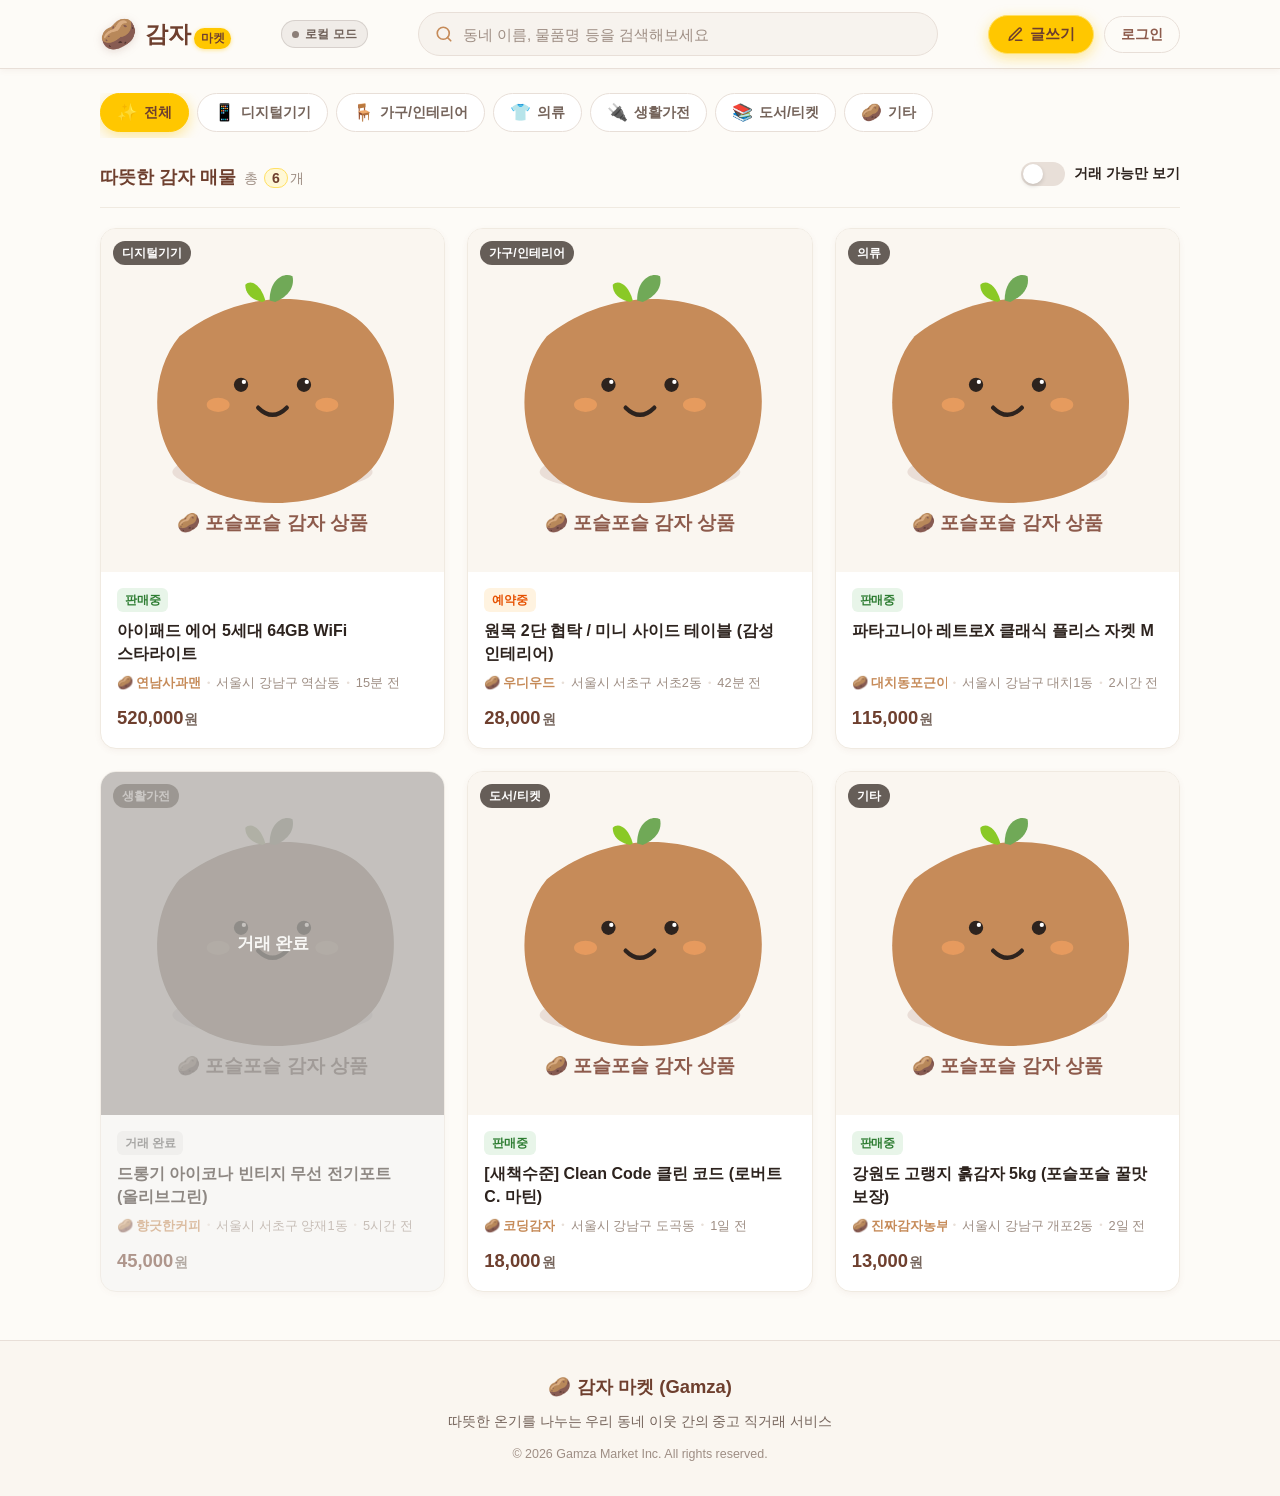
==== index.html @ d649bbe8 "feat: 감자(Gamza) 마켓 웹 애플리케이션 초기 릴리즈" ====
<!DOCTYPE html>
<html lang="ko">
<head>
  <meta charset="UTF-8" />
  <meta name="viewport" content="width=device-width, initial-scale=1.0, maximum-scale=1.0, user-scalable=no" />
  <title>감자(Gamza) - 따뜻한 이웃 간의 중고 거래 마켓</title>
  <meta name="description" content="포슬포슬 따뜻한 우리 동네 중고 거래 서비스 감자(Gamza)" />
  <link rel="icon" href="data:image/svg+xml,<svg xmlns=%22http://www.w3.org/2000/svg%22 viewBox=%220 0 100 100%22><text y=%22.9em%22 font-size=%2290%22>🥔</text></svg>">
  <link rel="stylesheet" href="./style.css" />
</head>
<body>

  <!-- ========================================================
       [화면 1] 상단 헤더 & 검색 & 액션
       ======================================================== -->
  <header class="gamza-header" id="gamza-header">
    <div class="header-inner">
      <!-- 감자 로고 -->
      <a href="#" class="header-logo" id="header-logo" title="감자 홈으로 이동" onclick="window.location.reload(); return false;">
        <span class="logo-emoji" aria-hidden="true">🥔</span>
        <div class="logo-brand">
          <span class="logo-title">감자</span>
          <span class="logo-badge">마켓</span>
        </div>
      </a>

      <!-- Supabase 실시간 연동 상태 뱃지 -->
      <div class="supabase-status-badge connecting" id="supabase-status-badge" title="Supabase 클라우드 데이터베이스 연동 상태">
        <span class="status-indicator-dot connecting" id="status-indicator-dot"></span>
        <span class="status-indicator-text" id="status-indicator-text">Supabase 연결 중...</span>
      </div>

      <!-- 통합 검색창 -->
      <div class="header-search-wrap">
        <div class="search-input-box">
          <svg class="search-icon" viewBox="0 0 24 24" fill="none" stroke="currentColor" stroke-width="2.2" stroke-linecap="round" stroke-linejoin="round" aria-hidden="true">
            <circle cx="11" cy="11" r="8"></circle>
            <line x1="21" y1="21" x2="16.65" y2="16.65"></line>
          </svg>
          <input 
            type="search" 
            id="search-input" 
            class="search-input" 
            placeholder="동네 이름, 물품명 등을 검색해보세요" 
            autocomplete="off" 
            aria-label="상품명 또는 동네 검색"
          />
          <button type="button" id="btn-clear-search" class="btn-clear-search" aria-label="검색어 지우기" style="display: none;">
            <svg viewBox="0 0 24 24" width="16" height="16" stroke="currentColor" stroke-width="2.2" fill="none">
              <line x1="18" y1="6" x2="6" y2="18"></line>
              <line x1="6" y1="6" x2="18" y2="18"></line>
            </svg>
          </button>
        </div>
      </div>

      <!-- 상단 우측 액션 버튼: [글쓰기], 로그인 전/후 상태 영역 -->
      <div class="header-actions">
        <button type="button" id="btn-open-write" class="btn-header-write" aria-label="새 상품 판매글 쓰기">
          <svg class="btn-icon" viewBox="0 0 24 24" fill="none" stroke="currentColor" stroke-width="2.2" stroke-linecap="round" stroke-linejoin="round" aria-hidden="true">
            <path d="M12 20h9"></path>
            <path d="M16.5 3.5a2.121 2.121 0 0 1 3 3L7 19l-4 1 1-4L16.5 3.5z"></path>
          </svg>
          <span class="btn-text">글쓰기</span>
        </button>

        <!-- 로그인 전 상태: [로그인] 버튼만 표시 -->
        <div id="auth-guest-section" class="auth-btn-group">
          <button type="button" id="btn-login" class="btn-header-login">
            <span>로그인</span>
          </button>
        </div>

        <!-- 로그인 후 상태: [닉네임]과 [로그아웃] 버튼만 표시 -->
        <div id="auth-user-section" class="auth-btn-group" style="display: none;">
          <div class="header-user-pill" id="header-user-pill" title="내 감자 프로필">
            <span class="user-pill-avatar" id="header-user-avatar">🥔</span>
            <span class="user-pill-name" id="header-user-name">감자이웃</span>
          </div>
          <button type="button" id="btn-logout" class="btn-header-logout" aria-label="로그아웃">
            <span>로그아웃</span>
          </button>
        </div>
      </div>
    </div>
  </header>

  <!-- ========================================================
       [화면 1] 메인 상품 목록
       ======================================================== -->
  <main class="gamza-main-wrap">
    
    <!-- 카테고리 필터 버튼 목록 -->
    <nav class="category-nav-wrap" aria-label="상품 카테고리 선택">
      <div class="category-scroll-container" id="category-filter-list">
        <button type="button" class="category-chip active" data-category="전체">
          <span class="chip-icon">✨</span>
          <span class="chip-text">전체</span>
        </button>
        <button type="button" class="category-chip" data-category="디지털기기">
          <span class="chip-icon">📱</span>
          <span class="chip-text">디지털기기</span>
        </button>
        <button type="button" class="category-chip" data-category="가구/인테리어">
          <span class="chip-icon">🪑</span>
          <span class="chip-text">가구/인테리어</span>
        </button>
        <button type="button" class="category-chip" data-category="의류">
          <span class="chip-icon">👕</span>
          <span class="chip-text">의류</span>
        </button>
        <button type="button" class="category-chip" data-category="생활가전">
          <span class="chip-icon">🔌</span>
          <span class="chip-text">생활가전</span>
        </button>
        <button type="button" class="category-chip" data-category="도서/티켓">
          <span class="chip-icon">📚</span>
          <span class="chip-text">도서/티켓</span>
        </button>
        <button type="button" class="category-chip" data-category="기타">
          <span class="chip-icon">🥔</span>
          <span class="chip-text">기타</span>
        </button>
      </div>
    </nav>

    <!-- 필터 컨트롤 바 (상품 수 & '거래 가능만 보기' 토글) -->
    <section class="filter-controls-bar">
      <div class="filter-left-info">
        <span class="result-label">따뜻한 감자 매물</span>
        <span class="result-count" id="product-count">총 <strong>6</strong>개</span>
      </div>
      
      <div class="filter-right-tools">
        <label class="toggle-available-container" for="toggle-available-only" title="거래 완료된 상품 숨기기">
          <input type="checkbox" id="toggle-available-only" class="toggle-checkbox" />
          <span class="toggle-switch-slider" aria-hidden="true"></span>
          <span class="toggle-label-text">거래 가능만 보기</span>
        </label>
      </div>
    </section>

    <!-- 상품 카드 6개 그리드 -->
    <section class="product-grid-section">
      <div id="product-grid" class="product-grid" role="region" aria-live="polite">
        <!-- app.js에서 초기 가짜 상품 6개가 동적으로 렌더링됩니다 -->
      </div>

      <!-- 검색/필터 결과 없음 (Empty State) -->
      <div id="empty-state" class="empty-state" style="display: none;">
        <div class="empty-illustration">🥔💨</div>
        <h3 class="empty-title">찾으시는 상품이 없어요</h3>
        <p class="empty-desc">검색어를 다른 단어로 바꾸거나 카테고리 필터를 변경해 보세요.</p>
        <button type="button" id="btn-reset-filters" class="btn-reset-filters">
          <svg viewBox="0 0 24 24" width="16" height="16" fill="none" stroke="currentColor" stroke-width="2.2" stroke-linecap="round" stroke-linejoin="round">
            <polyline points="23 4 23 10 17 10"></polyline>
            <path d="M20.49 15a9 9 0 1 1-2.12-9.36L23 10"></path>
          </svg>
          <span>필터 초기화</span>
        </button>
      </div>
    </section>
  </main>

  <!-- ========================================================
       [화면 2] 상세 팝업 (모달)
       ======================================================== -->
  <div id="gamza-detail-modal" class="gamza-modal" role="dialog" aria-modal="true" aria-labelledby="gamza-detail-title" hidden>
    <!-- 오버레이 배경 (클릭 시 닫힘) -->
    <div class="gamza-modal-backdrop" data-action="close" aria-hidden="true"></div>

    <div class="gamza-modal-container" role="document">
      <!-- 닫기(X) 버튼 -->
      <button type="button" class="gamza-modal-close-btn gamza-detail-close-btn" data-action="close" aria-label="팝업 닫기" title="닫기 (ESC)">
        <svg viewBox="0 0 24 24" width="22" height="22" fill="none" stroke="currentColor" stroke-width="2.4" stroke-linecap="round" stroke-linejoin="round" aria-hidden="true">
          <line x1="18" y1="6" x2="6" y2="18"></line>
          <line x1="6" y1="6" x2="18" y2="18"></line>
        </svg>
      </button>

      <!-- 스크롤 가능 영역 -->
      <div class="gamza-modal-scrollable">
        
        <!-- 위쪽 절반: 큰 상품 이미지 -->
        <div class="gamza-detail-media-wrap">
          <img 
            id="gamza-detail-image" 
            class="gamza-detail-image" 
            src="" 
            alt="상품 대표 이미지" 
            loading="eager"
          />
        </div>

        <!-- 본문 내용 (요구사항 순서 완벽 준수) -->
        <div class="gamza-detail-content">
          <!-- 1) 판매 상태 뱃지 & 카테고리 -->
          <div class="gamza-detail-meta-row">
            <span id="gamza-detail-status" class="gamza-badge gamza-badge--sale">판매중</span>
            <span id="gamza-detail-category" class="gamza-category-tag">디지털기기</span>
          </div>

          <!-- 1-1) [작성자 전용] 내 게시글 관리 바 (판매 상태 변경 / 수정 / 삭제) -->
          <div id="gamza-detail-owner-bar" class="detail-owner-bar" style="display: none;">
            <div class="owner-bar-top">
              <span class="owner-bar-badge">🥔 내 게시글 관리</span>
              <div class="owner-bar-quick-btns">
                <button type="button" id="btn-owner-edit" class="btn-owner-tool edit" title="게시글 수정">
                  <svg viewBox="0 0 24 24" width="14" height="14" fill="none" stroke="currentColor" stroke-width="2.2" stroke-linecap="round" stroke-linejoin="round">
                    <path d="M12 20h9"></path>
                    <path d="M16.5 3.5a2.121 2.121 0 0 1 3 3L7 19l-4 1 1-4L16.5 3.5z"></path>
                  </svg>
                  <span>수정</span>
                </button>
                <button type="button" id="btn-owner-delete" class="btn-owner-tool delete" title="게시글 삭제">
                  <svg viewBox="0 0 24 24" width="14" height="14" fill="none" stroke="currentColor" stroke-width="2.2" stroke-linecap="round" stroke-linejoin="round">
                    <polyline points="3 6 5 6 21 6"></polyline>
                    <path d="M19 6v14a2 2 0 0 1-2 2H7a2 2 0 0 1-2-2V6m3 0V4a2 2 0 0 1 2-2h4a2 2 0 0 1 2 2v2"></path>
                  </svg>
                  <span>삭제</span>
                </button>
              </div>
            </div>
            <div class="owner-status-selector">
              <span class="owner-status-title">상태 변경:</span>
              <div class="owner-status-chips" role="radiogroup" aria-label="판매 상태 선택">
                <button type="button" class="owner-status-chip" data-status="판매중">
                  <span class="status-dot green"></span>
                  <span>판매중</span>
                </button>
                <button type="button" class="owner-status-chip" data-status="예약중">
                  <span class="status-dot orange"></span>
                  <span>예약중</span>
                </button>
                <button type="button" class="owner-status-chip" data-status="거래 완료">
                  <span class="status-dot gray"></span>
                  <span>거래 완료</span>
                </button>
              </div>
            </div>
          </div>

          <!-- 2) 상품명 -->
          <h2 id="gamza-detail-title" class="gamza-detail-title">상품 제목</h2>

          <!-- 3) 판매 위치 & 업로드 시간 -->
          <div class="gamza-detail-submeta">
            <span class="gamza-submeta-item">
              <svg class="submeta-icon" viewBox="0 0 24 24" width="14" height="14" fill="none" stroke="currentColor" stroke-width="2" stroke-linecap="round" stroke-linejoin="round" aria-hidden="true">
                <path d="M21 10c0 7-9 13-9 13s-9-6-9-13a9 9 0 0 1 18 0z"></path>
                <circle cx="12" cy="10" r="3"></circle>
              </svg>
              <span id="gamza-detail-location">서울시 마포구 연남동</span>
            </span>
            <span class="gamza-submeta-divider" aria-hidden="true">•</span>
            <span class="gamza-submeta-item">
              <svg class="submeta-icon" viewBox="0 0 24 24" width="14" height="14" fill="none" stroke="currentColor" stroke-width="2" stroke-linecap="round" stroke-linejoin="round" aria-hidden="true">
                <circle cx="12" cy="12" r="10"></circle>
                <polyline points="12 6 12 12 16 14"></polyline>
              </svg>
              <span id="gamza-detail-time">방금 전</span>
            </span>
          </div>

          <!-- 4) 가격 -->
          <div class="gamza-detail-price-wrap">
            <span id="gamza-detail-price" class="gamza-detail-price">0</span>
            <span class="gamza-price-unit">원</span>
          </div>

          <div class="gamza-detail-divider" aria-hidden="true"></div>

          <!-- 5) 상품 설명 -->
          <div class="gamza-detail-desc-wrap">
            <h3 class="gamza-section-title">상품 설명</h3>
            <p id="gamza-detail-description" class="gamza-detail-description">
              자세한 상품 설명 내용이 들어갑니다.
            </p>
          </div>

          <div class="gamza-detail-divider" aria-hidden="true"></div>

          <!-- 판매자 정보 (닉네임, 프로필 이미지, 판매 지역, 감자 지수) -->
          <div class="gamza-seller-card" id="gamza-seller-card">
            <div class="gamza-seller-main">
              <div class="gamza-seller-avatar-wrap">
                <img id="gamza-seller-avatar" class="gamza-seller-avatar" src="" alt="판매자 프로필" />
                <span class="gamza-seller-potato-badge" title="따뜻한 감자 이웃">🥔</span>
              </div>
              <div class="gamza-seller-info">
                <div class="gamza-seller-name-row">
                  <span id="gamza-seller-name" class="gamza-seller-name">감자왕김감자</span>
                  <span class="gamza-verified-badge" title="동네 인증 완료">동네인증</span>
                </div>
                <span id="gamza-seller-location" class="gamza-seller-location">서울시 마포구 연남동</span>
              </div>
            </div>

            <!-- 감자 지수 매너온도 -->
            <div class="gamza-warmth-card" id="gamza-warmth-card">
              <div class="gamza-warmth-header">
                <div class="gamza-warmth-title-group">
                  <span class="gamza-warmth-emoji" aria-hidden="true">🔥</span>
                  <span class="gamza-warmth-label">감자 지수</span>
                </div>
                <span id="gamza-warmth-temp" class="gamza-warmth-temp">따뜻한 감자 99℃</span>
              </div>
              <div class="gamza-warmth-bar-track" role="progressbar" aria-valuenow="99" aria-valuemin="0" aria-valuemax="100">
                <div id="gamza-warmth-bar-fill" class="gamza-warmth-bar-fill" style="width: 99%;"></div>
              </div>
              <div class="gamza-warmth-footer">
                <span>포슬포슬 맛있게 잘 익은 최고 감자예요! 🥔✨</span>
              </div>
            </div>
          </div>

        </div> <!-- // gamza-detail-content -->
      </div> <!-- // gamza-modal-scrollable -->

      <!-- 맨 아래 액션 버튼: [관심 추가], [채팅 시작하기] 또는 [본인 글 수정/삭제] -->
      <footer class="gamza-detail-footer">
        <button 
          type="button" 
          id="btn-gamza-detail-like" 
          class="gamza-btn-like" 
          aria-label="관심 목록에 추가"
          aria-pressed="false"
        >
          <svg viewBox="0 0 24 24" width="20" height="20" stroke="currentColor" stroke-width="2" fill="none" stroke-linecap="round" stroke-linejoin="round">
            <path d="M20.84 4.61a5.5 5.5 0 0 0-7.78 0L12 5.67l-1.06-1.06a5.5 5.5 0 0 0-7.78 7.78l1.06 1.06L12 21.23l7.78-7.78 1.06-1.06a5.5 5.5 0 0 0 0-7.78z"></path>
          </svg>
          <span id="gamza-detail-like-count">0</span>
        </button>

        <!-- 타인 글일 때: 채팅 시작하기 -->
        <button 
          type="button" 
          id="btn-gamza-detail-chat" 
          class="gamza-btn-chat"
        >
          <svg viewBox="0 0 24 24" width="20" height="20" fill="none" stroke="currentColor" stroke-width="2.2" stroke-linecap="round" stroke-linejoin="round" aria-hidden="true">
            <path d="M21 15a2 2 0 0 1-2 2H7l-4 4V5a2 2 0 0 1 2-2h14a2 2 0 0 1 2 2z"></path>
          </svg>
          <span>채팅 시작하기</span>
        </button>

        <!-- 본인 글일 때: 수정 / 삭제 버튼 그룹 -->
        <div id="owner-footer-actions" class="owner-footer-actions" style="display: none;">
          <button type="button" id="btn-owner-edit-footer" class="gamza-btn-owner-footer edit" title="게시글 수정하기">
            <svg viewBox="0 0 24 24" width="18" height="18" fill="none" stroke="currentColor" stroke-width="2.2" stroke-linecap="round" stroke-linejoin="round">
              <path d="M12 20h9"></path>
              <path d="M16.5 3.5a2.121 2.121 0 0 1 3 3L7 19l-4 1 1-4L16.5 3.5z"></path>
            </svg>
            <span>게시글 수정</span>
          </button>
          <button type="button" id="btn-owner-delete-footer" class="gamza-btn-owner-footer delete" title="게시글 삭제하기">
            <svg viewBox="0 0 24 24" width="18" height="18" fill="none" stroke="currentColor" stroke-width="2.2" stroke-linecap="round" stroke-linejoin="round">
              <polyline points="3 6 5 6 21 6"></polyline>
              <path d="M19 6v14a2 2 0 0 1-2 2H7a2 2 0 0 1-2-2V6m3 0V4a2 2 0 0 1 2-2h4a2 2 0 0 1 2 2v2"></path>
            </svg>
            <span>삭제</span>
          </button>
        </div>
      </footer>
    </div>
  </div>

  <!-- ========================================================
       [화면 3] 글쓰기 모달
       ======================================================== -->
  <div id="gamza-write-modal" class="gamza-modal" role="dialog" aria-modal="true" aria-labelledby="gamza-write-title-heading" hidden>
    <!-- 오버레이 배경 -->
    <div class="gamza-modal-backdrop" data-action="close" aria-hidden="true"></div>

    <div class="gamza-modal-container write-modal-container" role="document">
      <!-- 헤더 -->
      <header class="gamza-modal-header">
        <div>
          <div class="header-badge">
            <span>🥔 감자 마켓</span>
          </div>
          <h2 id="gamza-write-title-heading" class="modal-title">내 물건 팔기</h2>
          <p class="modal-subtitle">이웃과 나누고 싶은 따뜻한 물건을 등록해 보세요.</p>
        </div>
        <button type="button" class="gamza-modal-close-btn" id="gamza-write-close-btn" aria-label="글쓰기 모달 닫기">
          <svg viewBox="0 0 24 24" width="20" height="20" stroke="currentColor" stroke-width="2.4" fill="none" stroke-linecap="round" stroke-linejoin="round">
            <line x1="18" y1="6" x2="6" y2="18"></line>
            <line x1="6" y1="6" x2="18" y2="18"></line>
          </svg>
        </button>
      </header>

      <!-- 입력 폼 -->
      <form id="gamza-write-form" novalidate>
        <div class="gamza-modal-body">
          
          <!-- 1) 상품 이미지 -->
          <section class="form-section">
            <div class="section-label-row">
              <label class="form-label">
                상품 이미지
                <span class="label-badge optional">선택</span>
              </label>
              <span class="label-guide">미등록 시 귀여운 감자 캐릭터가 적용돼요!</span>
            </div>

            <input type="file" id="write-image-input" style="display: none;" accept="image/*" />

            <div id="write-image-dropzone" class="image-dropzone" tabindex="0" role="button" aria-label="이미지 업로드">
              <div class="preview-display">
                <div class="default-potato-wrap" id="write-default-potato">
                  <span style="font-size: 2.4rem;">🥔</span>
                  <span style="font-size: 0.72rem; color: var(--gamza-caramel); font-weight: 700;">기본 감자</span>
                </div>
                <img id="write-uploaded-img" src="" alt="업로드 미리보기" style="display: none;" />
              </div>

              <div class="uploader-info">
                <p class="drop-primary-text">
                  📷 <strong class="highlight-link">사진 선택</strong>하거나 끌어다 놓으세요
                </p>
                <p class="drop-sub-text">JPG, PNG, GIF, WEBP 지원</p>
                <div class="uploader-actions">
                  <button type="button" class="btn-chip" id="write-btn-select-file">
                    <span>사진 올리기</span>
                  </button>
                  <button type="button" class="btn-chip" id="write-btn-remove-file" style="display: none;">
                    <span>기본 감자로 변경</span>
                  </button>
                </div>
              </div>
            </div>
            <div class="field-error-msg" id="write-image-error"></div>
          </section>

          <!-- 2) 상품명 -->
          <section class="form-section">
            <div class="section-label-row">
              <label for="write-title" class="form-label">
                상품명 <span class="required-mark">*</span>
              </label>
              <span class="char-counter"><strong id="write-title-count">0</strong>/60</span>
            </div>
            <input 
              type="text" 
              id="write-title" 
              class="gamza-input" 
              maxlength="60" 
              placeholder="예: 아이패드 에어 5세대 64GB 스타라이트" 
              required
            />
            <div class="field-error-msg" id="write-title-error"></div>
          </section>

          <!-- 3) 카테고리 -->
          <section class="form-section">
            <div class="section-label-row">
              <label for="write-category" class="form-label">
                카테고리 <span class="required-mark">*</span>
              </label>
            </div>
            <select id="write-category" class="gamza-select" required>
              <option value="" disabled selected>카테고리를 선택해 주세요</option>
              <option value="디지털기기">📱 디지털기기</option>
              <option value="가구/인테리어">🪑 가구/인테리어</option>
              <option value="의류">👕 의류</option>
              <option value="생활가전">🔌 생활가전</option>
              <option value="도서/티켓">📚 도서/티켓</option>
              <option value="기타">🥔 기타</option>
            </select>
            <div class="field-error-msg" id="write-category-error"></div>
          </section>

          <!-- 4) 가격 -->
          <section class="form-section">
            <div class="section-label-row">
              <label for="write-price" class="form-label">
                가격 <span class="required-mark">*</span>
              </label>
              <div class="free-share-toggle">
                <input type="checkbox" id="write-free-share" id="write-free-share" style="margin-right: 4px;" />
                <label for="write-free-share" class="checkbox-ui-label">🥔 무료 나눔하기</label>
              </div>
            </div>

            <div class="price-input-wrap">
              <span class="currency-prefix">₩</span>
              <input 
                type="text" 
                id="write-price" 
                class="gamza-input price-input" 
                inputmode="numeric" 
                placeholder="가격을 입력해 주세요 (예: 25,000)" 
                required
              />
              <span class="currency-suffix">원</span>
            </div>
            <div style="font-size: 0.8rem; color: var(--gamza-text-sub); font-weight: 600; margin-top: 4px;">
              안내: <span id="write-price-korean" style="color: var(--gamza-point-yellow-text); font-weight: 700;">0원</span>
            </div>
            <div class="field-error-msg" id="write-price-error"></div>
          </section>

          <!-- 5) 거래 동네 -->
          <section class="form-section">
            <div class="section-label-row">
              <label for="write-location" class="form-label">
                거래 동네 <span class="required-mark">*</span>
              </label>
            </div>
            <input 
              type="text" 
              id="write-location" 
              class="gamza-input" 
              value="서울시 마포구 연남동" 
              placeholder="예: 서울시 마포구 연남동" 
              required
            />
            <div class="quick-chips-row">
              <span class="chips-label">빠른 선택:</span>
              <div class="chips-list">
                <button type="button" class="chip-item" data-location="서울시 마포구 연남동">연남동</button>
                <button type="button" class="chip-item" data-location="서울시 마포구 망원동">망원동</button>
                <button type="button" class="chip-item" data-location="서울시 마포구 서교동">서교동</button>
                <button type="button" class="chip-item" data-location="서울시 강남구 역삼동">역삼동</button>
                <button type="button" class="chip-item" data-location="서울시 서초구 서초동">서초동</button>
              </div>
            </div>
            <div class="field-error-msg" id="write-location-error"></div>
          </section>

          <!-- 6) 판매 상태 (판매중 / 예약중 / 거래 완료) -->
          <section class="form-section">
            <div class="section-label-row">
              <label class="form-label">판매 상태</label>
            </div>
            <div class="status-segmented-control" role="radiogroup">
              <label class="segmented-item">
                <input type="radio" name="status" value="판매중" checked />
                <span class="segmented-btn">
                  <span class="status-dot green"></span>
                  <span>판매중</span>
                </span>
              </label>
              <label class="segmented-item">
                <input type="radio" name="status" value="예약중" />
                <span class="segmented-btn">
                  <span class="status-dot orange"></span>
                  <span>예약중</span>
                </span>
              </label>
              <label class="segmented-item">
                <input type="radio" name="status" value="거래 완료" />
                <span class="segmented-btn">
                  <span class="status-dot gray"></span>
                  <span>거래 완료</span>
                </span>
              </label>
            </div>
          </section>

          <!-- 7) 자세한 설명 -->
          <section class="form-section">
            <div class="section-label-row">
              <label for="write-description" class="form-label">
                자세한 설명 <span class="required-mark">*</span>
              </label>
              <span class="char-counter"><strong id="write-description-count">0</strong>/500</span>
            </div>
            <textarea 
              id="write-description" 
              class="gamza-textarea" 
              rows="5" 
              maxlength="500" 
              placeholder="물품의 상태, 실사용 기간, 직거래 선호 위치 등을 자세히 작성해 주세요."
              required
            ></textarea>
            <div class="field-error-msg" id="write-description-error"></div>
          </section>

        </div>

        <!-- 맨 아래 [작성 완료] 버튼 -->
        <footer class="gamza-modal-footer">
          <button type="button" class="gamza-btn btn-cancel" id="gamza-write-cancel-btn">취소</button>
          <button type="submit" class="gamza-btn btn-submit" id="gamza-write-submit-btn">
            <span>🥔 작성 완료</span>
          </button>
        </footer>
      </form>
    </div>
  </div>

  <!-- ========================================================
       [화면 4] 로그인 & 회원가입 모달
       ======================================================== -->
  <div id="gamza-auth-modal" class="gamza-modal" role="dialog" aria-modal="true" aria-labelledby="gamza-auth-title-heading" hidden>
    <!-- 오버레이 배경 -->
    <div class="gamza-modal-backdrop" data-action="close-auth" aria-hidden="true"></div>

    <div class="gamza-modal-container auth-modal-container" role="document">
      <!-- 헤더 -->
      <header class="gamza-modal-header">
        <div>
          <div class="header-badge">
            <span>🥔 감자 마켓</span>
          </div>
          <h2 id="gamza-auth-title-heading" class="modal-title">감자 마켓 시작하기</h2>
          <p id="gamza-auth-subtitle" class="modal-subtitle">동네 이웃들과 따뜻한 중고 거래를 시작해보세요.</p>
        </div>
        <button type="button" class="gamza-modal-close-btn" id="gamza-auth-close-btn" aria-label="로그인 모달 닫기">
          <svg viewBox="0 0 24 24" width="20" height="20" stroke="currentColor" stroke-width="2.4" fill="none" stroke-linecap="round" stroke-linejoin="round">
            <line x1="18" y1="6" x2="6" y2="18"></line>
            <line x1="6" y1="6" x2="18" y2="18"></line>
          </svg>
        </button>
      </header>

      <!-- 탭 스위처: 로그인 / 회원가입 -->
      <div class="auth-tabs" role="tablist">
        <button type="button" role="tab" id="tab-auth-login" class="auth-tab-btn active" aria-selected="true">
          <span>로그인</span>
        </button>
        <button type="button" role="tab" id="tab-auth-signup" class="auth-tab-btn" aria-selected="false">
          <span>회원가입</span>
        </button>
      </div>

      <!-- 안내 배너 (예: 글쓰기 시 로그인 필요) -->
      <div id="auth-notice-banner" class="auth-notice-banner" style="display: none;">
        <span class="auth-notice-icon">🥔</span>
        <span id="auth-notice-text">글을 작성하려면 로그인이 필요해요!</span>
      </div>

      <!-- 1) 로그인 폼 -->
      <form id="gamza-login-form" class="auth-form" novalidate>
        <div class="gamza-modal-body">
          <section class="form-section">
            <div class="section-label-row">
              <label for="login-email" class="form-label">
                이메일 <span class="required-mark">*</span>
              </label>
            </div>
            <input 
              type="email" 
              id="login-email" 
              class="gamza-input" 
              placeholder="example@gamza.com" 
              autocomplete="email"
              required 
            />
            <div class="field-error-msg" id="login-email-error"></div>
          </section>

          <section class="form-section">
            <div class="section-label-row">
              <label for="login-password" class="form-label">
                비밀번호 <span class="required-mark">*</span>
              </label>
            </div>
            <input 
              type="password" 
              id="login-password" 
              class="gamza-input" 
              placeholder="비밀번호를 입력해 주세요" 
              autocomplete="current-password"
              required 
            />
            <div class="field-error-msg" id="login-password-error"></div>
          </section>

          <div class="auth-global-error" id="login-global-error" style="display: none;"></div>
        </div>

        <footer class="gamza-modal-footer auth-modal-footer">
          <button type="submit" class="gamza-btn btn-submit auth-submit-btn" id="btn-submit-login">
            <span>🥔 로그인</span>
          </button>
          <div class="auth-switch-prompt">
            아직 감자 마켓 회원이 아니신가요? 
            <button type="button" class="auth-link-btn" id="btn-switch-to-signup">회원가입하기</button>
          </div>
        </footer>
      </form>

      <!-- 2) 회원가입 폼 -->
      <form id="gamza-signup-form" class="auth-form" style="display: none;" novalidate>
        <div class="gamza-modal-body">
          <section class="form-section">
            <div class="section-label-row">
              <label for="signup-nickname" class="form-label">
                닉네임 <span class="required-mark">*</span>
              </label>
              <span class="label-guide">활동할 이름을 정해주세요</span>
            </div>
            <input 
              type="text" 
              id="signup-nickname" 
              class="gamza-input" 
              placeholder="예: 포슬포슬감자 (2~20자)" 
              maxlength="20"
              autocomplete="nickname"
              required 
            />
            <div class="field-error-msg" id="signup-nickname-error"></div>
          </section>

          <section class="form-section">
            <div class="section-label-row">
              <label for="signup-email" class="form-label">
                이메일 <span class="required-mark">*</span>
              </label>
            </div>
            <input 
              type="email" 
              id="signup-email" 
              class="gamza-input" 
              placeholder="example@gamza.com" 
              autocomplete="email"
              required 
            />
            <div class="field-error-msg" id="signup-email-error"></div>
          </section>

          <section class="form-section">
            <div class="section-label-row">
              <label for="signup-password" class="form-label">
                비밀번호 <span class="required-mark">*</span>
              </label>
              <span class="label-guide">6자 이상</span>
            </div>
            <input 
              type="password" 
              id="signup-password" 
              class="gamza-input" 
              placeholder="비밀번호 (6자 이상)" 
              autocomplete="new-password"
              minlength="6"
              required 
            />
            <div class="field-error-msg" id="signup-password-error"></div>
          </section>

          <section class="form-section">
            <div class="section-label-row">
              <label for="signup-password-confirm" class="form-label">
                비밀번호 확인 <span class="required-mark">*</span>
              </label>
            </div>
            <input 
              type="password" 
              id="signup-password-confirm" 
              class="gamza-input" 
              placeholder="비밀번호를 한 번 더 입력해 주세요" 
              autocomplete="new-password"
              required 
            />
            <div class="field-error-msg" id="signup-password-confirm-error"></div>
          </section>

          <div class="auth-global-error" id="signup-global-error" style="display: none;"></div>
        </div>

        <footer class="gamza-modal-footer auth-modal-footer">
          <button type="submit" class="gamza-btn btn-submit auth-submit-btn" id="btn-submit-signup">
            <span>🥔 감자 마켓 가입하기</span>
          </button>
          <div class="auth-switch-prompt">
            이미 계정이 있으신가요? 
            <button type="button" class="auth-link-btn" id="btn-switch-to-login">로그인하기</button>
          </div>
        </footer>
      </form>
    </div>
  </div>

  <!-- 푸터 브랜딩 -->
  <footer class="gamza-footer">
    <div class="footer-inner">
      <div class="footer-logo">
        <span>🥔</span>
        <span>감자 마켓 (Gamza)</span>
      </div>
      <p class="footer-desc">따뜻한 온기를 나누는 우리 동네 이웃 간의 중고 직거래 서비스</p>
      <p class="footer-copy">© 2026 Gamza Market Inc. All rights reserved.</p>
    </div>
  </footer>

  <!-- 토스트 메시지 컨테이너 -->
  <div id="gamza-toast-container" class="gamza-toast-container" aria-live="polite"></div>

  <!-- Supabase JS Client & 연동 설정 -->
  <script src="https://cdn.jsdelivr.net/npm/@supabase/supabase-js@2"></script>
  <script src="./supabase-config.js"></script>
  <!-- 메인 스크립트 로드 -->
  <script src="./app.js"></script>
</body>
</html>
---- style.css ----
/* ========================================================
   감자(Gamza) 중고 거래 웹 서비스 통합 스타일시트
   - 감자가 떠오르는 브라운 포인트의 밝고 따뜻한 톤
   - 반응형 디자인 (모바일, 태블릿, 데스크톱)
   - 세 화면의 일관된 디자인 시스템 (색상, 버튼, 폰트, 라운드)
   ======================================================== */

:root {
  /* 브랜드 감자 테마 컬러 팔레트 (따뜻한 브라운 베이스) */
  --gamza-brown-dark: #6E3F2E;     /* 진한 감자 껍질 브라운 */
  --gamza-brown-primary: #8D5B4C;  /* 대표 감자 브라운 */
  --gamza-brown-light: #B47B65;    /* 부드러운 감자 브라운 */
  --gamza-caramel: #C68B59;        /* 구운 감자 골든 브라운 */
  --gamza-yellow: #F4A261;         /* 햇감자 옐로우/앰버 */
  --gamza-butter: #E9C46A;         /* 감자 버터 */
  --gamza-cream: #FAF6F0;          /* 크림 베이지 */
  --gamza-bg: #FDFBF7;             /* 따뜻한 메인 배경 */
  --gamza-bg-secondary: #F7F3EE;   /* 서브 배경 */

  /* 시선을 사로잡는 밝은 노란색 포인트 컬러 팔레트 */
  --gamza-point-yellow: #FFC700;        /* 눈에 확 띄는 밝은 노란색 메인 포인트 */
  --gamza-point-yellow-hover: #EBB600;  /* 포인트 옐로우 호버 */
  --gamza-point-yellow-active: #D9A500; /* 포인트 옐로우 액티브/클릭 */
  --gamza-point-yellow-light: #FFF8D6;  /* 포인트 옐로우 연한 틴트 배경 */
  --gamza-point-yellow-subtle: #FFFDF2; /* 은은한 옐로우 배경 */
  --gamza-point-yellow-border: #FFE066; /* 포인트 옐로우 테두리선 */
  --gamza-point-yellow-text: #735000;   /* 옐로우 틴트 배경 위 높은 가독성 텍스트 */
  
  /* 중립색 (텍스트 & 라인) */
  --gamza-text-main: #2D231E;      /* 본문 주 텍스트 (짙은 웜 브라운) */
  --gamza-text-sub: #75645B;       /* 보조 설명 텍스트 */
  --gamza-text-muted: #9E8E84;     /* 연한 캡션 텍스트 */
  --gamza-border: #E8DFD8;         /* 기본 보더 라인 */
  --gamza-border-light: #F0EAE1;   /* 옅은 보더 라인 */
  --gamza-white: #FFFFFF;

  /* 판매 상태별 컬러 */
  --status-sale-color: #2E7D32;
  --status-sale-bg: #E8F5E9;
  --status-reserved-color: #E65100;
  --status-reserved-bg: #FFF3E0;
  --status-done-color: #616161;
  --status-done-bg: #EEEEEE;

  /* 인터랙션 & 포커스 */
  --gamza-focus-ring: 0 0 0 3px rgba(255, 199, 0, 0.45);
  --gamza-shadow-sm: 0 2px 6px rgba(141, 91, 76, 0.06);
  --gamza-shadow-md: 0 6px 18px rgba(141, 91, 76, 0.1);
  --gamza-shadow-lg: 0 12px 32px rgba(78, 43, 31, 0.16);
  --gamza-shadow-yellow: 0 4px 14px rgba(255, 199, 0, 0.4);
  --gamza-radius-sm: 8px;
  --gamza-radius-md: 12px;
  --gamza-radius-lg: 16px;
  --gamza-radius-xl: 22px;
  --gamza-radius-full: 9999px;

  --gamza-font-family: -apple-system, BlinkMacSystemFont, "Pretendard Variable", Pretendard, "Apple SD Gothic Neo", "Segoe UI", Roboto, "Noto Sans KR", sans-serif;
}

/* ----------------------------------------------------
   기본 리셋 & 레이아웃
---------------------------------------------------- */
*, *::before, *::after {
  box-sizing: border-box;
  margin: 0;
  padding: 0;
}

html {
  font-size: 16px;
  scroll-behavior: smooth;
  -webkit-tap-highlight-color: transparent;
}

body {
  font-family: var(--gamza-font-family);
  background-color: var(--gamza-bg);
  color: var(--gamza-text-main);
  line-height: 1.5;
  word-break: keep-all;
  overflow-x: hidden;
  min-height: 100vh;
  display: flex;
  flex-direction: column;
}

button {
  font-family: inherit;
  cursor: pointer;
  border: none;
  background: none;
}

input, select, textarea {
  font-family: inherit;
  color: inherit;
}

a {
  color: inherit;
  text-decoration: none;
}

img {
  max-width: 100%;
  height: auto;
  display: block;
}

/* ----------------------------------------------------
   [화면 1] 상단 헤더
---------------------------------------------------- */
.gamza-header {
  position: sticky;
  top: 0;
  z-index: 100;
  background-color: rgba(253, 251, 247, 0.94);
  backdrop-filter: blur(12px);
  -webkit-backdrop-filter: blur(12px);
  border-bottom: 1px solid var(--gamza-border);
  box-shadow: var(--gamza-shadow-sm);
  transition: all 0.25s ease;
}

.header-inner {
  max-width: 1120px;
  margin: 0 auto;
  padding: 12px 20px;
  display: flex;
  align-items: center;
  justify-content: space-between;
  gap: 16px;
}

/* 로고 */
.header-logo {
  display: flex;
  align-items: center;
  gap: 8px;
  text-decoration: none;
  flex-shrink: 0;
  transition: transform 0.2s cubic-bezier(0.34, 1.56, 0.64, 1);
}

.header-logo:hover {
  transform: scale(1.04);
}

.logo-emoji {
  font-size: 1.85rem;
  line-height: 1;
  filter: drop-shadow(0 2px 4px rgba(141, 91, 76, 0.2));
}

.logo-brand {
  display: flex;
  align-items: baseline;
  gap: 4px;
}

.logo-title {
  font-size: 1.45rem;
  font-weight: 800;
  color: var(--gamza-brown-dark);
  letter-spacing: -0.5px;
}

.logo-badge {
  font-size: 0.72rem;
  font-weight: 800;
  color: var(--gamza-brown-dark);
  background: var(--gamza-point-yellow);
  padding: 2px 7px;
  border-radius: var(--gamza-radius-full);
  letter-spacing: -0.3px;
  box-shadow: 0 1px 4px rgba(255, 199, 0, 0.45);
}

/* 검색창 */
.header-search-wrap {
  flex: 1;
  max-width: 520px;
  margin: 0 8px;
}

.search-input-box {
  position: relative;
  display: flex;
  align-items: center;
  width: 100%;
  background-color: var(--gamza-bg-secondary);
  border: 1.5px solid var(--gamza-border);
  border-radius: var(--gamza-radius-full);
  padding: 2px 14px 2px 16px;
  transition: all 0.2s ease;
}

.search-input-box:focus-within {
  background-color: var(--gamza-white);
  border-color: var(--gamza-point-yellow);
  box-shadow: var(--gamza-focus-ring);
}

.search-icon {
  width: 18px;
  height: 18px;
  color: var(--gamza-caramel);
  margin-right: 10px;
  flex-shrink: 0;
  transition: color 0.2s ease;
}

.search-input-box:focus-within .search-icon {
  color: var(--gamza-point-yellow-text);
}

.search-input {
  width: 100%;
  height: 38px;
  border: none;
  background: transparent;
  outline: none;
  font-size: 0.94rem;
  color: var(--gamza-text-main);
}

.search-input::placeholder {
  color: var(--gamza-text-muted);
}

.btn-clear-search {
  display: flex;
  align-items: center;
  justify-content: center;
  width: 24px;
  height: 24px;
  border-radius: 50%;
  background: var(--gamza-border);
  color: var(--gamza-text-sub);
  cursor: pointer;
  padding: 0;
  transition: all 0.15s ease;
}

.btn-clear-search:hover {
  background: var(--gamza-point-yellow);
  color: var(--gamza-brown-dark);
}

/* 헤더 액션 버튼 */
.header-actions {
  display: flex;
  align-items: center;
  gap: 10px;
  flex-shrink: 0;
}

.btn-header-write {
  display: inline-flex;
  align-items: center;
  gap: 6px;
  background: var(--gamza-point-yellow);
  color: var(--gamza-brown-dark);
  font-size: 0.92rem;
  font-weight: 800;
  padding: 9px 18px;
  border-radius: var(--gamza-radius-full);
  box-shadow: var(--gamza-shadow-yellow);
  border: 1px solid var(--gamza-point-yellow-border);
  transition: all 0.2s cubic-bezier(0.34, 1.56, 0.64, 1);
}

.btn-header-write:hover {
  background: var(--gamza-point-yellow-hover);
  transform: translateY(-2px);
  box-shadow: 0 6px 16px rgba(255, 199, 0, 0.52);
}

.btn-header-write:active {
  background: var(--gamza-point-yellow-active);
  transform: translateY(0);
}

.btn-header-write .btn-icon {
  width: 17px;
  height: 17px;
}

.auth-btn-group {
  display: inline-flex;
  align-items: center;
  gap: 8px;
}

.btn-header-login {
  display: inline-flex;
  align-items: center;
  padding: 8px 16px;
  font-size: 0.9rem;
  font-weight: 600;
  color: var(--gamza-brown-primary);
  background-color: transparent;
  border: 1.5px solid var(--gamza-border);
  border-radius: var(--gamza-radius-full);
  transition: all 0.2s ease;
  cursor: pointer;
}

.btn-header-login:hover {
  background-color: var(--gamza-point-yellow-light);
  border-color: var(--gamza-point-yellow);
  color: var(--gamza-brown-dark);
}

/* 로그인 후 헤더 사용자 알약 & 로그아웃 버튼 */
.header-user-pill {
  display: inline-flex;
  align-items: center;
  gap: 6px;
  padding: 6px 12px 6px 10px;
  background-color: var(--gamza-bg-secondary);
  border: 1.5px solid var(--gamza-border);
  border-radius: var(--gamza-radius-full);
  box-shadow: var(--gamza-shadow-sm);
  transition: all 0.2s ease;
}

.header-user-pill:hover {
  border-color: var(--gamza-point-yellow);
  background-color: var(--gamza-point-yellow-light);
}

.user-pill-avatar {
  font-size: 1.05rem;
  line-height: 1;
}

.user-pill-name {
  font-size: 0.88rem;
  font-weight: 700;
  color: var(--gamza-brown-dark);
  max-width: 110px;
  overflow: hidden;
  text-overflow: ellipsis;
  white-space: nowrap;
}

.btn-header-logout {
  display: inline-flex;
  align-items: center;
  padding: 7px 12px;
  font-size: 0.82rem;
  font-weight: 600;
  color: var(--gamza-text-sub);
  background-color: transparent;
  border: 1px solid var(--gamza-border);
  border-radius: var(--gamza-radius-full);
  cursor: pointer;
  transition: all 0.2s ease;
}

.btn-header-logout:hover {
  background-color: rgba(230, 57, 70, 0.08);
  border-color: rgba(230, 57, 70, 0.4);
  color: #c92a2a;
}

/* ----------------------------------------------------
   [화면 1] 메인 컨테이너 & 필터 바
---------------------------------------------------- */
.gamza-main-wrap {
  flex: 1;
  max-width: 1120px;
  width: 100%;
  margin: 0 auto;
  padding: 24px 20px 48px;
}

/* 카테고리 스크롤 바 */
.category-nav-wrap {
  margin-bottom: 24px;
}

.category-scroll-container {
  display: flex;
  align-items: center;
  gap: 8px;
  overflow-x: auto;
  padding-bottom: 6px;
  scrollbar-width: thin;
  scrollbar-color: var(--gamza-border) transparent;
}

.category-scroll-container::-webkit-scrollbar {
  height: 4px;
}

.category-scroll-container::-webkit-scrollbar-thumb {
  background: var(--gamza-border);
  border-radius: 4px;
}

.category-chip {
  display: inline-flex;
  align-items: center;
  gap: 6px;
  padding: 8px 16px;
  font-size: 0.9rem;
  font-weight: 600;
  color: var(--gamza-text-sub);
  background-color: var(--gamza-white);
  border: 1.5px solid var(--gamza-border);
  border-radius: var(--gamza-radius-full);
  white-space: nowrap;
  transition: all 0.2s ease;
  user-select: none;
}

.category-chip:hover {
  border-color: var(--gamza-point-yellow);
  color: var(--gamza-brown-dark);
  background-color: var(--gamza-point-yellow-light);
  transform: translateY(-1px);
}

.category-chip.active {
  background: var(--gamza-point-yellow);
  border-color: var(--gamza-point-yellow);
  color: var(--gamza-brown-dark);
  font-weight: 800;
  box-shadow: var(--gamza-shadow-yellow);
}

.chip-icon {
  font-size: 1.05rem;
}

/* 필터 컨트롤 바 (상품 수 & 거래 가능 토글) */
.filter-controls-bar {
  display: flex;
  align-items: center;
  justify-content: space-between;
  margin-bottom: 20px;
  padding-bottom: 14px;
  border-bottom: 1.5px solid var(--gamza-border-light);
}

.filter-left-info {
  display: flex;
  align-items: baseline;
  gap: 8px;
}

.result-label {
  font-size: 1.12rem;
  font-weight: 700;
  color: var(--gamza-brown-dark);
}

.result-count {
  font-size: 0.88rem;
  color: var(--gamza-text-muted);
}

.result-count strong {
  color: var(--gamza-brown-dark);
  background: var(--gamza-point-yellow-light);
  border: 1px solid var(--gamza-point-yellow-border);
  padding: 1px 7px;
  border-radius: var(--gamza-radius-full);
  font-weight: 800;
  margin: 0 2px;
}

/* 거래 가능만 보기 토글 스위치 */
.toggle-available-container {
  display: inline-flex;
  align-items: center;
  gap: 9px;
  cursor: pointer;
  user-select: none;
}

.toggle-checkbox {
  position: absolute;
  width: 1px;
  height: 1px;
  padding: 0;
  margin: -1px;
  overflow: hidden;
  clip: rect(0, 0, 0, 0);
  border: 0;
}

.toggle-switch-slider {
  position: relative;
  display: inline-block;
  width: 44px;
  height: 24px;
  background-color: var(--gamza-border);
  border-radius: var(--gamza-radius-full);
  transition: all 0.25s ease;
}

.toggle-switch-slider::before {
  content: "";
  position: absolute;
  top: 2px;
  left: 2px;
  width: 20px;
  height: 20px;
  background-color: var(--gamza-white);
  border-radius: 50%;
  box-shadow: 0 2px 4px rgba(0, 0, 0, 0.15);
  transition: transform 0.25s cubic-bezier(0.34, 1.56, 0.64, 1);
}

.toggle-checkbox:checked + .toggle-switch-slider {
  background-color: var(--gamza-point-yellow);
  box-shadow: 0 0 10px rgba(255, 199, 0, 0.45);
}

.toggle-checkbox:checked + .toggle-switch-slider::before {
  transform: translateX(20px);
}

.toggle-checkbox:focus-visible + .toggle-switch-slider {
  box-shadow: var(--gamza-focus-ring);
}

.toggle-label-text {
  font-size: 0.88rem;
  font-weight: 600;
  color: var(--gamza-text-main);
}

/* ----------------------------------------------------
   [화면 1] 상품 카드 그리드
---------------------------------------------------- */
.product-grid {
  display: grid;
  grid-template-columns: repeat(auto-fill, minmax(260px, 1fr));
  gap: 22px;
}

.product-card {
  background: var(--gamza-white);
  border: 1.5px solid var(--gamza-border-light);
  border-radius: var(--gamza-radius-lg);
  overflow: hidden;
  box-shadow: var(--gamza-shadow-sm);
  transition: all 0.25s cubic-bezier(0.2, 0.8, 0.2, 1);
  cursor: pointer;
  display: flex;
  flex-direction: column;
}

.product-card:hover {
  transform: translateY(-4px);
  border-color: var(--gamza-point-yellow);
  box-shadow: 0 8px 22px rgba(255, 199, 0, 0.2), var(--gamza-shadow-md);
}

.product-card:focus-visible {
  outline: none;
  box-shadow: var(--gamza-focus-ring);
}

/* 카드 이미지 썸네일 */
.card-thumbnail-wrap {
  position: relative;
  width: 100%;
  aspect-ratio: 1 / 1;
  background-color: var(--gamza-bg-secondary);
  overflow: hidden;
}

.card-image {
  width: 100%;
  height: 100%;
  object-fit: cover;
  transition: transform 0.35s ease;
}

.product-card:hover .card-image {
  transform: scale(1.05);
}

.card-category-badge {
  position: absolute;
  top: 12px;
  left: 12px;
  background: rgba(45, 35, 30, 0.72);
  backdrop-filter: blur(4px);
  color: var(--gamza-white);
  font-size: 0.75rem;
  font-weight: 600;
  padding: 3px 9px;
  border-radius: var(--gamza-radius-full);
}

/* 거래완료 카드 딤드 (요구사항 2: 거래 완료된 글은 살짝 흐리게 보여줌) */
.product-card.is-completed {
  opacity: 0.55;
  filter: contrast(92%);
  transition: opacity 0.25s ease, transform 0.2s ease;
}

.product-card.is-completed:hover {
  opacity: 0.85;
}

.product-card.is-completed .card-image {
  filter: grayscale(80%) contrast(85%);
}

.product-card.is-completed .card-thumbnail-wrap::after {
  content: "거래 완료";
  position: absolute;
  inset: 0;
  background: rgba(45, 35, 30, 0.42);
  display: flex;
  align-items: center;
  justify-content: center;
  color: #fff;
  font-size: 1.05rem;
  font-weight: 700;
  letter-spacing: -0.3px;
}

/* 카드 본문 */
.card-content {
  padding: 16px;
  display: flex;
  flex-direction: column;
  flex: 1;
}

.card-status-row {
  display: flex;
  align-items: center;
  gap: 8px;
  margin-bottom: 8px;
}

/* 상태 뱃지 공통 */
.gamza-badge {
  display: inline-flex;
  align-items: center;
  font-size: 0.75rem;
  font-weight: 700;
  padding: 3px 8px;
  border-radius: 6px;
  letter-spacing: -0.2px;
}

.gamza-badge--sale {
  color: var(--status-sale-color);
  background-color: var(--status-sale-bg);
}

.gamza-badge--reserved {
  color: var(--status-reserved-color);
  background-color: var(--status-reserved-bg);
}

.gamza-badge--done {
  color: var(--status-done-color);
  background-color: var(--status-done-bg);
}

.card-title {
  font-size: 1rem;
  font-weight: 600;
  color: var(--gamza-text-main);
  line-height: 1.4;
  margin-bottom: 8px;
  display: -webkit-box;
  -webkit-line-clamp: 2;
  -webkit-box-orient: vertical;
  overflow: hidden;
  text-overflow: ellipsis;
  min-height: 2.8em;
}

.card-meta {
  display: flex;
  align-items: center;
  font-size: 0.8rem;
  color: var(--gamza-text-muted);
  gap: 6px;
  margin-bottom: 12px;
  flex-wrap: wrap;
}

.card-seller-name {
  display: inline-flex;
  align-items: center;
  gap: 3px;
  font-weight: 700;
  color: var(--gamza-caramel);
  max-width: 95px;
  overflow: hidden;
  text-overflow: ellipsis;
  white-space: nowrap;
}

.card-seller-icon {
  font-size: 0.82rem;
  line-height: 1;
}

.card-meta-dot {
  font-size: 0.6rem;
  color: var(--gamza-border);
}

.card-price-row {
  margin-top: auto;
  display: flex;
  align-items: baseline;
  justify-content: space-between;
}

.card-price {
  font-size: 1.15rem;
  font-weight: 800;
  color: var(--gamza-brown-dark);
}

.card-price-unit {
  font-size: 0.88rem;
  font-weight: 600;
  color: var(--gamza-text-sub);
  margin-left: 1px;
}

/* 검색/필터 결과 없음 (Empty State) */
.empty-state {
  text-align: center;
  padding: 64px 20px;
  background-color: var(--gamza-white);
  border: 1.5px dashed var(--gamza-border);
  border-radius: var(--gamza-radius-lg);
  margin-top: 12px;
}

.empty-illustration {
  font-size: 3.5rem;
  margin-bottom: 12px;
  animation: potatoBob 2s infinite ease-in-out;
}

@keyframes potatoBob {
  0%, 100% { transform: translateY(0); }
  50% { transform: translateY(-8px); }
}

.empty-title {
  font-size: 1.25rem;
  font-weight: 700;
  color: var(--gamza-brown-dark);
  margin-bottom: 8px;
}

.empty-desc {
  font-size: 0.92rem;
  color: var(--gamza-text-sub);
  margin-bottom: 20px;
}

.btn-reset-filters {
  display: inline-flex;
  align-items: center;
  gap: 6px;
  background-color: var(--gamza-point-yellow-light);
  border: 1.5px solid var(--gamza-point-yellow);
  color: var(--gamza-brown-dark);
  font-size: 0.88rem;
  font-weight: 700;
  padding: 8px 18px;
  border-radius: var(--gamza-radius-full);
  transition: all 0.2s ease;
}

.btn-reset-filters:hover {
  background-color: var(--gamza-point-yellow);
  color: var(--gamza-brown-dark);
  box-shadow: var(--gamza-shadow-yellow);
}

/* ----------------------------------------------------
   [화면 2] 상세 팝업 (모달)
---------------------------------------------------- */
.gamza-modal {
  position: fixed;
  inset: 0;
  z-index: 1000;
  display: flex;
  align-items: center;
  justify-content: center;
  padding: 20px;
  visibility: visible;
  opacity: 1;
  transition: visibility 0.25s, opacity 0.25s ease;
}

.gamza-modal[hidden] {
  visibility: hidden;
  opacity: 0;
  pointer-events: none;
}

.gamza-modal-backdrop {
  position: absolute;
  inset: 0;
  background-color: rgba(35, 25, 20, 0.65);
  backdrop-filter: blur(5px);
  -webkit-backdrop-filter: blur(5px);
  animation: gamzaFadeIn 0.25s ease forwards;
}

.gamza-modal-container {
  position: relative;
  z-index: 2;
  width: 100%;
  max-width: 580px;
  max-height: 90vh;
  background-color: var(--gamza-white);
  border-radius: var(--gamza-radius-xl);
  overflow: hidden;
  display: flex;
  flex-direction: column;
  box-shadow: var(--gamza-shadow-lg);
  border: 1.5px solid var(--gamza-border);
  animation: gamzaScaleIn 0.3s cubic-bezier(0.34, 1.4, 0.64, 1) forwards;
}

@keyframes gamzaFadeIn {
  from { opacity: 0; }
  to { opacity: 1; }
}

@keyframes gamzaScaleIn {
  from {
    opacity: 0;
    transform: scale(0.94) translateY(12px);
  }
  to {
    opacity: 1;
    transform: scale(1) translateY(0);
  }
}

/* ----------------------------------------------------
   모달 닫기 버튼 공통 및 [상세 모달] 전용 고대비 리디자인
   ---------------------------------------------------- */
.gamza-modal-close-btn {
  position: absolute;
  top: 16px;
  right: 16px;
  z-index: 10;
  width: 36px;
  height: 36px;
  border-radius: var(--gamza-radius-full);
  background: var(--gamza-bg-secondary, #F7F3EE);
  border: 1px solid var(--gamza-border, #E8DFD8);
  color: var(--gamza-text-main);
  display: flex;
  align-items: center;
  justify-content: center;
  box-shadow: 0 2px 6px rgba(0, 0, 0, 0.08);
  cursor: pointer;
  transition: all 0.2s cubic-bezier(0.16, 1, 0.3, 1);
  -webkit-tap-highlight-color: transparent;
}

.gamza-modal-close-btn:hover {
  background: var(--gamza-point-yellow-light);
  border-color: var(--gamza-point-yellow-border);
  color: var(--gamza-brown-dark);
  transform: scale(1.06);
}

/* [상세 모달] 고대비 프리미엄 닫기 버튼 리디자인:
   - 이미지 위에서도 완벽한 시인성을 보장하는 다크 프로스티드 글래스 (Dark Frosted Glass)
   - 시인성 극대화를 위한 입체적인 반투명 림(Rim) 보더 & 듀얼 드롭 섀도우
   - 브랜드 아이덴티티를 살린 감자 옐로우 호버 인터랙션 & ESC 툴팁 */
#gamza-detail-modal .gamza-modal-close-btn,
.gamza-detail-close-btn {
  top: 16px;
  right: 16px;
  z-index: 30;
  width: 42px;
  height: 42px;
  padding: 0;
  display: inline-flex;
  align-items: center;
  justify-content: center;
  border-radius: var(--gamza-radius-full);
  background: rgba(28, 20, 15, 0.78);
  -webkit-backdrop-filter: blur(12px) saturate(180%);
  backdrop-filter: blur(12px) saturate(180%);
  border: 1.5px solid rgba(255, 255, 255, 0.42);
  color: #FFFFFF;
  cursor: pointer;
  box-shadow: 0 4px 14px rgba(0, 0, 0, 0.35), 0 1px 3px rgba(0, 0, 0, 0.25);
  transition: transform 0.2s cubic-bezier(0.16, 1, 0.3, 1),
              background-color 0.2s ease,
              border-color 0.2s ease,
              color 0.2s ease,
              box-shadow 0.2s ease;
  user-select: none;
}

#gamza-detail-modal .gamza-modal-close-btn svg,
.gamza-detail-close-btn svg {
  width: 22px;
  height: 22px;
  stroke: currentColor;
  stroke-width: 2.4;
  filter: drop-shadow(0 1px 2px rgba(0, 0, 0, 0.4));
  transition: transform 0.2s cubic-bezier(0.16, 1, 0.3, 1);
}

/* 호버 상태: 감자 옐로우 포인트 컬러 & 깊이감 있는 앰버 글로우 & 90도 회전 */
#gamza-detail-modal .gamza-modal-close-btn:hover,
.gamza-detail-close-btn:hover {
  background-color: var(--gamza-point-yellow);
  color: var(--gamza-brown-dark);
  border-color: var(--gamza-point-yellow-border);
  transform: scale(1.08);
  box-shadow: 0 6px 20px rgba(255, 199, 0, 0.55), 0 2px 6px rgba(0, 0, 0, 0.3);
}

#gamza-detail-modal .gamza-modal-close-btn:hover svg,
.gamza-detail-close-btn:hover svg {
  transform: rotate(90deg);
  filter: none;
}

/* 액티브/클릭 인터랙션 */
#gamza-detail-modal .gamza-modal-close-btn:active,
.gamza-detail-close-btn:active {
  transform: scale(0.92);
  background-color: var(--gamza-point-yellow-active);
}

/* 키보드 포커스 접근성 */
#gamza-detail-modal .gamza-modal-close-btn:focus-visible,
.gamza-detail-close-btn:focus-visible {
  outline: 3px solid var(--gamza-point-yellow);
  outline-offset: 3px;
}

/* 데스크톱 마우스 호버 시 '닫기 (ESC)' 안내 툴팁 */
@media (hover: hover) {
  #gamza-detail-modal .gamza-modal-close-btn::after,
  .gamza-detail-close-btn::after {
    content: "닫기 (ESC)";
    position: absolute;
    top: calc(100% + 8px);
    right: 0;
    white-space: nowrap;
    font-size: 11px;
    font-weight: 700;
    line-height: 1;
    color: #FFFFFF;
    background: rgba(28, 20, 15, 0.94);
    -webkit-backdrop-filter: blur(6px);
    backdrop-filter: blur(6px);
    padding: 6px 10px;
    border-radius: 6px;
    box-shadow: 0 4px 12px rgba(0, 0, 0, 0.3);
    border: 1px solid rgba(255, 255, 255, 0.2);
    opacity: 0;
    transform: translateY(-4px);
    pointer-events: none;
    transition: opacity 0.18s ease, transform 0.18s ease;
    z-index: 40;
  }

  #gamza-detail-modal .gamza-modal-close-btn:hover::after,
  .gamza-detail-close-btn:hover::after {
    opacity: 1;
    transform: translateY(0);
  }
}

.gamza-modal-scrollable {
  flex: 1;
  overflow-y: auto;
  overscroll-behavior: contain;
}

/* 위쪽 절반: 큰 상품 이미지 */
.gamza-detail-media-wrap {
  position: relative;
  width: 100%;
  height: 340px;
  background-color: var(--gamza-bg-secondary);
  overflow: hidden;
}

/* 이미지 상단 비네트 그라데이션 (닫기 버튼 시인성 보호 스크림)
   순백색 이미지나 밝은 사진 위에서도 닫기 버튼이 항상 선명하게 보이도록 보호 */
.gamza-detail-media-wrap::before {
  content: "";
  position: absolute;
  top: 0;
  left: 0;
  right: 0;
  height: 88px;
  background: linear-gradient(180deg, rgba(20, 14, 10, 0.6) 0%, rgba(20, 14, 10, 0.22) 50%, transparent 100%);
  z-index: 2;
  pointer-events: none;
}

.gamza-detail-image {
  position: relative;
  z-index: 1;
  width: 100%;
  height: 100%;
  object-fit: cover;
}

.gamza-image-fallback {
  position: absolute;
  inset: 0;
  display: flex;
  flex-direction: column;
  align-items: center;
  justify-content: center;
  gap: 8px;
  background-color: var(--gamza-cream);
  color: var(--gamza-text-sub);
}

.gamza-image-fallback .fallback-icon {
  font-size: 3rem;
}

/* 본문 내용 레이아웃 (요구사항 순서 완벽 준수) */
.gamza-detail-content {
  padding: 24px;
}

/* 1) 상태 뱃지 & 카테고리 */
.gamza-detail-meta-row {
  display: flex;
  align-items: center;
  gap: 8px;
  margin-bottom: 10px;
}

.gamza-category-tag {
  font-size: 0.82rem;
  font-weight: 700;
  color: var(--gamza-point-yellow-text);
  background: var(--gamza-point-yellow-light);
  border: 1px solid var(--gamza-point-yellow-border);
  padding: 3px 9px;
  border-radius: var(--gamza-radius-full);
}

/* 2) 상품명 */
.gamza-detail-title {
  font-size: 1.45rem;
  font-weight: 800;
  color: var(--gamza-text-main);
  line-height: 1.35;
  margin-bottom: 8px;
}

/* 3) 판매 위치 & 업로드 시간 */
.gamza-detail-submeta {
  display: flex;
  align-items: center;
  gap: 8px;
  font-size: 0.88rem;
  color: var(--gamza-text-muted);
  margin-bottom: 14px;
}

.gamza-submeta-item {
  display: inline-flex;
  align-items: center;
  gap: 4px;
}

.submeta-icon {
  color: var(--gamza-caramel);
}

/* 4) 가격 */
.gamza-detail-price-wrap {
  display: flex;
  align-items: baseline;
  margin-bottom: 18px;
}

.gamza-detail-price {
  font-size: 1.75rem;
  font-weight: 900;
  color: var(--gamza-brown-dark);
}

.gamza-price-unit {
  font-size: 1.15rem;
  font-weight: 700;
  color: var(--gamza-text-main);
  margin-left: 2px;
}

.gamza-detail-divider {
  height: 1px;
  background-color: var(--gamza-border-light);
  margin: 18px 0;
}

/* 5) 상품 설명 */
.gamza-section-title {
  font-size: 1rem;
  font-weight: 700;
  color: var(--gamza-brown-dark);
  margin-bottom: 10px;
}

.gamza-detail-description {
  font-size: 0.96rem;
  line-height: 1.65;
  color: var(--gamza-text-main);
  white-space: pre-line;
}

/* 판매자 정보 영역 */
.gamza-seller-card {
  background-color: var(--gamza-cream);
  border: 1px solid var(--gamza-border);
  border-radius: var(--gamza-radius-lg);
  padding: 16px;
  margin-top: 14px;
}

.gamza-seller-main {
  display: flex;
  align-items: center;
  gap: 12px;
  margin-bottom: 12px;
}

.gamza-seller-avatar-wrap {
  position: relative;
  width: 50px;
  height: 50px;
  flex-shrink: 0;
}

.gamza-seller-avatar {
  width: 100%;
  height: 100%;
  border-radius: 50%;
  object-fit: cover;
  background-color: #fff;
  border: 2px solid var(--gamza-caramel);
}

.gamza-seller-potato-badge {
  position: absolute;
  bottom: -2px;
  right: -2px;
  font-size: 1rem;
  line-height: 1;
}

.gamza-seller-info {
  flex: 1;
}

.gamza-seller-name-row {
  display: flex;
  align-items: center;
  gap: 6px;
}

.gamza-seller-name {
  font-size: 1.02rem;
  font-weight: 700;
  color: var(--gamza-brown-dark);
}

.gamza-verified-badge {
  font-size: 0.7rem;
  font-weight: 800;
  color: var(--gamza-brown-dark);
  background-color: var(--gamza-point-yellow);
  padding: 1px 6px;
  border-radius: var(--gamza-radius-full);
}

.gamza-seller-location {
  font-size: 0.82rem;
  color: var(--gamza-text-sub);
}

/* 감자 지수 */
.gamza-warmth-card {
  background: #ffffff;
  padding: 10px 14px;
  border-radius: var(--gamza-radius-md);
  border: 1px solid var(--gamza-border-light);
}

.gamza-warmth-header {
  display: flex;
  justify-content: space-between;
  align-items: center;
  margin-bottom: 6px;
}

.gamza-warmth-title-group {
  display: flex;
  align-items: center;
  gap: 4px;
  font-size: 0.8rem;
  font-weight: 600;
  color: var(--gamza-text-sub);
}

.gamza-warmth-temp {
  font-size: 0.88rem;
  font-weight: 800;
  color: var(--gamza-point-yellow-text);
}

.gamza-warmth-bar-track {
  width: 100%;
  height: 6px;
  background: var(--gamza-border);
  border-radius: 3px;
  overflow: hidden;
  margin-bottom: 6px;
}

.gamza-warmth-bar-fill {
  height: 100%;
  background: linear-gradient(90deg, #FFE066, var(--gamza-point-yellow));
  border-radius: 3px;
  transition: width 0.5s ease;
}

.gamza-warmth-footer {
  font-size: 0.76rem;
  color: var(--gamza-text-muted);
}

/* 하단 고정 액션 바 */
.gamza-detail-footer {
  display: flex;
  align-items: center;
  gap: 12px;
  padding: 14px 20px;
  background: var(--gamza-white);
  border-top: 1px solid var(--gamza-border);
}

.gamza-btn-like {
  display: inline-flex;
  align-items: center;
  gap: 6px;
  padding: 10px 16px;
  border: 1.5px solid var(--gamza-border);
  border-radius: var(--gamza-radius-lg);
  font-size: 0.92rem;
  font-weight: 700;
  color: var(--gamza-text-sub);
  background: var(--gamza-bg);
  transition: all 0.2s ease;
}

.gamza-btn-like:hover {
  border-color: #E76F51;
  color: #E76F51;
}

.gamza-btn-like.is-liked {
  border-color: #E76F51;
  color: #E76F51;
  background-color: #FDF2EE;
}

.gamza-btn-like.is-liked svg {
  fill: #E76F51;
  stroke: #E76F51;
}

.gamza-btn-chat {
  flex: 1;
  display: inline-flex;
  align-items: center;
  justify-content: center;
  gap: 8px;
  padding: 12px 20px;
  background: var(--gamza-point-yellow);
  color: var(--gamza-brown-dark);
  border-radius: var(--gamza-radius-lg);
  font-size: 1rem;
  font-weight: 800;
  box-shadow: var(--gamza-shadow-yellow);
  border: 1px solid var(--gamza-point-yellow-border);
  transition: all 0.2s cubic-bezier(0.34, 1.56, 0.64, 1);
}

.gamza-btn-chat:hover {
  background: var(--gamza-point-yellow-hover);
  transform: translateY(-2px);
  box-shadow: 0 6px 18px rgba(255, 199, 0, 0.52);
}

.gamza-btn-chat:active {
  background: var(--gamza-point-yellow-active);
  transform: translateY(0);
}

/* ----------------------------------------------------
   [화면 2-1] 작성자 전용 내 게시글 관리 바 (상세 모달)
---------------------------------------------------- */
.detail-owner-bar {
  background: var(--gamza-bg-secondary);
  border: 1.5px solid var(--gamza-border);
  border-radius: var(--gamza-radius-md);
  padding: 12px 14px;
  margin-top: 14px;
  margin-bottom: 6px;
  animation: fadeIn 0.2s ease;
}

.owner-bar-top {
  display: flex;
  align-items: center;
  justify-content: space-between;
  margin-bottom: 10px;
}

.owner-bar-badge {
  font-size: 0.82rem;
  font-weight: 800;
  color: var(--gamza-point-yellow-text);
  background: var(--gamza-point-yellow-light);
  border: 1px solid var(--gamza-point-yellow-border);
  padding: 3px 8px;
  border-radius: 6px;
}

.owner-bar-quick-btns {
  display: flex;
  align-items: center;
  gap: 6px;
}

.btn-owner-tool {
  display: inline-flex;
  align-items: center;
  gap: 4px;
  padding: 5px 10px;
  font-size: 0.8rem;
  font-weight: 700;
  border-radius: var(--gamza-radius-sm);
  border: 1px solid var(--gamza-border);
  background: var(--gamza-white);
  cursor: pointer;
  transition: all 0.15s ease;
}

.btn-owner-tool.edit {
  color: var(--gamza-brown-dark);
}
.btn-owner-tool.edit:hover {
  background: var(--gamza-point-yellow-light);
  border-color: var(--gamza-point-yellow);
}

.btn-owner-tool.delete {
  color: #c92a2a;
}
.btn-owner-tool.delete:hover {
  background: rgba(230, 57, 70, 0.08);
  border-color: rgba(230, 57, 70, 0.4);
}

.owner-status-selector {
  display: flex;
  align-items: center;
  gap: 10px;
  flex-wrap: wrap;
}

.owner-status-title {
  font-size: 0.82rem;
  font-weight: 700;
  color: var(--gamza-text-sub);
}

.owner-status-chips {
  display: flex;
  align-items: center;
  gap: 6px;
  flex: 1;
}

.owner-status-chip {
  flex: 1;
  display: inline-flex;
  align-items: center;
  justify-content: center;
  gap: 6px;
  padding: 7px 10px;
  font-size: 0.82rem;
  font-weight: 600;
  color: var(--gamza-text-sub);
  background: var(--gamza-white);
  border: 1.5px solid var(--gamza-border);
  border-radius: var(--gamza-radius-sm);
  cursor: pointer;
  transition: all 0.2s ease;
}

.owner-status-chip:hover {
  border-color: var(--gamza-point-yellow);
  color: var(--gamza-brown-dark);
}

.owner-status-chip.active {
  background: var(--gamza-point-yellow-light);
  border-color: var(--gamza-point-yellow);
  color: var(--gamza-brown-dark);
  font-weight: 800;
  box-shadow: 0 2px 6px rgba(255, 199, 0, 0.25);
}

/* 상세 모달 푸터 작성자 버튼 */
.owner-footer-actions {
  flex: 1;
  display: flex;
  align-items: center;
  gap: 8px;
}

.gamza-btn-owner-footer {
  flex: 1;
  display: inline-flex;
  align-items: center;
  justify-content: center;
  gap: 6px;
  padding: 12px 16px;
  font-size: 0.95rem;
  font-weight: 800;
  border-radius: var(--gamza-radius-lg);
  cursor: pointer;
  transition: all 0.2s cubic-bezier(0.34, 1.56, 0.64, 1);
}

.gamza-btn-owner-footer.edit {
  background: var(--gamza-point-yellow);
  color: var(--gamza-brown-dark);
  border: 1px solid var(--gamza-point-yellow-border);
  box-shadow: var(--gamza-shadow-yellow);
}
.gamza-btn-owner-footer.edit:hover {
  background: var(--gamza-point-yellow-hover);
  transform: translateY(-2px);
  box-shadow: 0 6px 18px rgba(255, 199, 0, 0.45);
}

.gamza-btn-owner-footer.delete {
  background: #FFF5F5;
  color: #C92A2A;
  border: 1px solid #FFC9C9;
}
.gamza-btn-owner-footer.delete:hover {
  background: #FFE3E3;
  border-color: #FFA8A8;
  transform: translateY(-2px);
}

/* ----------------------------------------------------
   [화면 3] 글쓰기 모달
---------------------------------------------------- */
.write-modal-container {
  max-width: 620px;
}

.gamza-modal-header {
  padding: 20px 24px;
  border-bottom: 1px solid var(--gamza-border-light);
  display: flex;
  align-items: center;
  justify-content: space-between;
}

.header-badge {
  display: inline-flex;
  align-items: center;
  gap: 4px;
  font-size: 0.75rem;
  font-weight: 800;
  color: var(--gamza-point-yellow-text);
  background: var(--gamza-point-yellow-light);
  border: 1px solid var(--gamza-point-yellow-border);
  padding: 2px 8px;
  border-radius: var(--gamza-radius-full);
  margin-bottom: 4px;
}

.modal-title {
  font-size: 1.3rem;
  font-weight: 800;
  color: var(--gamza-brown-dark);
}

.modal-subtitle {
  font-size: 0.85rem;
  color: var(--gamza-text-muted);
}

.gamza-modal-body {
  padding: 24px;
  max-height: 68vh;
  overflow-y: auto;
  display: flex;
  flex-direction: column;
  gap: 20px;
}

.form-section {
  display: flex;
  flex-direction: column;
  gap: 8px;
}

.section-label-row {
  display: flex;
  align-items: center;
  justify-content: space-between;
}

.form-label {
  font-size: 0.94rem;
  font-weight: 700;
  color: var(--gamza-brown-dark);
}

.required-mark {
  color: #E76F51;
  margin-left: 2px;
}

.label-badge.optional {
  font-size: 0.72rem;
  font-weight: 600;
  color: var(--gamza-text-muted);
  background: var(--gamza-bg-secondary);
  padding: 2px 6px;
  border-radius: 4px;
  margin-left: 4px;
}

.label-guide {
  font-size: 0.78rem;
  color: var(--gamza-text-muted);
}

.char-counter {
  font-size: 0.78rem;
  color: var(--gamza-text-muted);
}

/* 인풋 & 셀렉트 & 텍스트에어리어 공통 */
.gamza-input,
.gamza-select,
.gamza-textarea {
  width: 100%;
  background: var(--gamza-bg-secondary);
  border: 1.5px solid var(--gamza-border);
  border-radius: var(--gamza-radius-md);
  padding: 10px 14px;
  font-size: 0.94rem;
  color: var(--gamza-text-main);
  transition: all 0.2s ease;
  outline: none;
}

.gamza-input:focus,
.gamza-select:focus,
.gamza-textarea:focus {
  background: #ffffff;
  border-color: var(--gamza-point-yellow);
  box-shadow: var(--gamza-focus-ring);
}

.gamza-textarea {
  resize: vertical;
  min-height: 110px;
  line-height: 1.6;
}

/* 이미지 업로더 */
.image-dropzone {
  border: 2px dashed var(--gamza-border);
  background: var(--gamza-bg-secondary);
  border-radius: var(--gamza-radius-lg);
  padding: 16px;
  display: flex;
  align-items: center;
  gap: 16px;
  cursor: pointer;
  transition: all 0.2s ease;
}

.image-dropzone:hover {
  border-color: var(--gamza-point-yellow);
  background: var(--gamza-point-yellow-light);
}

.preview-display {
  width: 100px;
  height: 100px;
  border-radius: var(--gamza-radius-md);
  background: #fff;
  border: 1px solid var(--gamza-border);
  overflow: hidden;
  flex-shrink: 0;
  display: flex;
  align-items: center;
  justify-content: center;
}

.preview-display img {
  width: 100%;
  height: 100%;
  object-fit: cover;
}

.default-potato-wrap {
  display: flex;
  flex-direction: column;
  align-items: center;
  justify-content: center;
  text-align: center;
  padding: 4px;
}

.default-potato-wrap svg {
  width: 60px;
  height: 60px;
}

.uploader-info {
  flex: 1;
}

.drop-primary-text {
  font-size: 0.9rem;
  font-weight: 600;
  color: var(--gamza-text-main);
  margin-bottom: 2px;
}

.drop-primary-text .highlight-link {
  color: var(--gamza-brown-primary);
  text-decoration: underline;
}

.drop-sub-text {
  font-size: 0.75rem;
  color: var(--gamza-text-muted);
  margin-bottom: 8px;
}

.uploader-actions {
  display: flex;
  gap: 8px;
}

.btn-chip {
  display: inline-flex;
  align-items: center;
  gap: 4px;
  font-size: 0.8rem;
  font-weight: 600;
  padding: 6px 12px;
  background: var(--gamza-white);
  border: 1px solid var(--gamza-border);
  border-radius: var(--gamza-radius-full);
  color: var(--gamza-brown-primary);
  transition: all 0.15s ease;
}

.btn-chip:hover {
  background: var(--gamza-point-yellow-light);
  border-color: var(--gamza-point-yellow);
  color: var(--gamza-brown-dark);
}

/* 가격 입력 포맷 */
.price-input-wrap {
  position: relative;
  display: flex;
  align-items: center;
}

.currency-prefix {
  position: absolute;
  left: 14px;
  font-weight: 800;
  color: var(--gamza-point-yellow-text);
}

.price-input {
  padding-left: 32px;
  padding-right: 36px;
  font-weight: 700;
  font-size: 1.05rem;
}

.currency-suffix {
  position: absolute;
  right: 14px;
  font-weight: 600;
  color: var(--gamza-text-muted);
}

.free-share-toggle {
  display: flex;
  align-items: center;
}

.checkbox-ui-label {
  display: inline-flex;
  align-items: center;
  gap: 6px;
  font-size: 0.82rem;
  font-weight: 600;
  color: var(--gamza-brown-primary);
  cursor: pointer;
}

/* 빠른 동네 선택 칩 */
.quick-chips-row {
  display: flex;
  align-items: center;
  gap: 6px;
  flex-wrap: wrap;
  margin-top: 4px;
}

.chips-label {
  font-size: 0.78rem;
  color: var(--gamza-text-muted);
}

.chips-list {
  display: flex;
  gap: 4px;
  flex-wrap: wrap;
}

.chip-item {
  font-size: 0.76rem;
  padding: 3px 8px;
  background: var(--gamza-white);
  border: 1px solid var(--gamza-border);
  border-radius: var(--gamza-radius-full);
  color: var(--gamza-text-sub);
  transition: all 0.15s ease;
}

.chip-item:hover {
  border-color: var(--gamza-point-yellow);
  background-color: var(--gamza-point-yellow-light);
  color: var(--gamza-brown-dark);
}

/* 상태 라디오 세그먼트 */
.status-segmented-control {
  display: grid;
  grid-template-columns: repeat(3, 1fr);
  gap: 8px;
  background: var(--gamza-bg-secondary);
  padding: 6px;
  border-radius: var(--gamza-radius-md);
  border: 1.5px solid var(--gamza-border);
}

.segmented-item input {
  position: absolute;
  opacity: 0;
  pointer-events: none;
}

.segmented-btn {
  display: flex;
  align-items: center;
  justify-content: center;
  gap: 6px;
  padding: 8px 12px;
  border-radius: var(--gamza-radius-sm);
  font-size: 0.88rem;
  font-weight: 600;
  color: var(--gamza-text-sub);
  cursor: pointer;
  transition: all 0.2s ease;
  user-select: none;
}

.status-dot {
  width: 8px;
  height: 8px;
  border-radius: 50%;
}

.status-dot.green { background-color: var(--status-sale-color); }
.status-dot.orange { background-color: var(--status-reserved-color); }
.status-dot.gray { background-color: var(--status-done-color); }

.segmented-item input:checked + .segmented-btn {
  background: #ffffff;
  color: var(--gamza-brown-dark);
  font-weight: 700;
  box-shadow: 0 2px 6px rgba(0, 0, 0, 0.08);
}

/* 글쓰기 모달 푸터 */
.gamza-modal-footer {
  padding: 16px 24px;
  border-top: 1px solid var(--gamza-border-light);
  display: flex;
  align-items: center;
  justify-content: flex-end;
  gap: 10px;
}

.gamza-btn {
  padding: 11px 22px;
  font-size: 0.95rem;
  font-weight: 700;
  border-radius: var(--gamza-radius-md);
  transition: all 0.2s ease;
}

.btn-cancel {
  background: var(--gamza-bg-secondary);
  color: var(--gamza-text-sub);
  border: 1px solid var(--gamza-border);
}

.btn-cancel:hover {
  background: var(--gamza-border-light);
}

.btn-submit {
  display: inline-flex;
  align-items: center;
  gap: 6px;
  background: var(--gamza-point-yellow);
  color: var(--gamza-brown-dark);
  font-weight: 800;
  box-shadow: var(--gamza-shadow-yellow);
  border: 1px solid var(--gamza-point-yellow-border);
  transition: all 0.2s cubic-bezier(0.34, 1.56, 0.64, 1);
}

.btn-submit:hover {
  background: var(--gamza-point-yellow-hover);
  transform: translateY(-2px);
  box-shadow: 0 6px 18px rgba(255, 199, 0, 0.52);
}

.btn-submit:active {
  background: var(--gamza-point-yellow-active);
  transform: translateY(0);
}

/* 유효성 에러 문구 */
.field-error-msg {
  font-size: 0.78rem;
  color: #E76F51;
  min-height: 1.1em;
}

/* ----------------------------------------------------
   [화면 4] 로그인 & 회원가입 모달
---------------------------------------------------- */
.auth-modal-container {
  max-width: 440px;
}

.auth-tabs {
  display: flex;
  background-color: var(--gamza-bg-secondary);
  padding: 4px;
  border-radius: var(--gamza-radius-md);
  margin: 16px 24px 0;
  gap: 4px;
  border: 1px solid var(--gamza-border-light);
}

.auth-tab-btn {
  flex: 1;
  padding: 10px 16px;
  font-size: 0.92rem;
  font-weight: 600;
  color: var(--gamza-text-sub);
  background: transparent;
  border: none;
  border-radius: var(--gamza-radius-sm);
  cursor: pointer;
  transition: all 0.2s ease;
  text-align: center;
}

.auth-tab-btn:hover {
  color: var(--gamza-brown-dark);
}

.auth-tab-btn.active {
  background-color: var(--gamza-white);
  color: var(--gamza-brown-dark);
  font-weight: 800;
  box-shadow: 0 2px 6px rgba(141, 91, 76, 0.1);
}

.auth-notice-banner {
  margin: 16px 24px 0;
  padding: 12px 14px;
  background-color: var(--gamza-point-yellow-light);
  border: 1.5px solid var(--gamza-point-yellow-border);
  border-radius: var(--gamza-radius-md);
  display: flex;
  align-items: center;
  gap: 8px;
  font-size: 0.88rem;
  font-weight: 700;
  color: var(--gamza-point-yellow-text);
  animation: fadeIn 0.2s ease;
}

.auth-notice-icon {
  font-size: 1.2rem;
  line-height: 1;
}

.auth-form {
  display: flex;
  flex-direction: column;
}

.auth-global-error {
  margin-top: 12px;
  padding: 10px 14px;
  background-color: rgba(230, 57, 70, 0.08);
  border: 1px solid rgba(230, 57, 70, 0.3);
  border-radius: var(--gamza-radius-md);
  color: #c92a2a;
  font-size: 0.85rem;
  font-weight: 600;
  line-height: 1.4;
}

.auth-modal-footer {
  flex-direction: column;
  gap: 14px;
  align-items: stretch;
  padding-top: 20px;
}

.auth-submit-btn {
  width: 100%;
  justify-content: center;
  padding: 13px;
  font-size: 1rem;
}

.auth-switch-prompt {
  text-align: center;
  font-size: 0.86rem;
  color: var(--gamza-text-sub);
}

.auth-link-btn {
  background: transparent;
  border: none;
  color: var(--gamza-point-yellow-text);
  font-weight: 700;
  text-decoration: underline;
  cursor: pointer;
  padding: 0 4px;
  font-size: 0.86rem;
  transition: color 0.15s ease;
}

.auth-link-btn:hover {
  color: var(--gamza-brown-dark);
}

/* ----------------------------------------------------
   푸터 브랜딩
---------------------------------------------------- */
.gamza-footer {
  background-color: var(--gamza-cream);
  border-top: 1px solid var(--gamza-border);
  padding: 32px 20px;
  margin-top: auto;
}

.footer-inner {
  max-width: 1120px;
  margin: 0 auto;
  display: flex;
  flex-direction: column;
  align-items: center;
  text-align: center;
  gap: 12px;
}

.footer-logo {
  display: flex;
  align-items: center;
  gap: 6px;
  font-size: 1.15rem;
  font-weight: 800;
  color: var(--gamza-brown-dark);
}

.footer-desc {
  font-size: 0.85rem;
  color: var(--gamza-text-sub);
}

.footer-copy {
  font-size: 0.78rem;
  color: var(--gamza-text-muted);
}

/* ----------------------------------------------------
   토스트 메시지 (알림)
---------------------------------------------------- */
.gamza-toast-container {
  position: fixed;
  bottom: 24px;
  left: 50%;
  transform: translateX(-50%);
  z-index: 9999;
  display: flex;
  flex-direction: column;
  gap: 8px;
  pointer-events: none;
}

.toast-msg {
  background: rgba(45, 35, 30, 0.94);
  backdrop-filter: blur(8px);
  color: #ffffff;
  padding: 10px 20px;
  border-radius: var(--gamza-radius-full);
  font-size: 0.9rem;
  font-weight: 600;
  box-shadow: 0 4px 16px rgba(0, 0, 0, 0.22);
  border: 1px solid rgba(255, 199, 0, 0.6);
  animation: toastPop 0.3s cubic-bezier(0.34, 1.56, 0.64, 1);
}

@keyframes toastPop {
  from {
    opacity: 0;
    transform: translateY(16px) scale(0.92);
  }
  to {
    opacity: 1;
    transform: translateY(0) scale(1);
  }
}

/* ----------------------------------------------------
   반응형 미디어 쿼리 (스마트폰 최적화)
---------------------------------------------------- */
@media (max-width: 768px) {
  .header-inner {
    flex-wrap: wrap;
    padding: 10px 16px;
    gap: 10px;
  }

  .header-search-wrap {
    order: 3;
    width: 100%;
    max-width: 100%;
    margin: 4px 0 0;
  }

  .product-grid {
    grid-template-columns: repeat(2, 1fr);
    gap: 12px;
  }

  .card-content {
    padding: 12px;
  }

  .card-title {
    font-size: 0.92rem;
    min-height: 2.6em;
  }

  .card-price {
    font-size: 1.05rem;
  }

  .gamza-modal {
    padding: 0;
    align-items: flex-end;
  }

  .gamza-modal-container {
    max-width: 100%;
    max-height: 92vh;
    border-bottom-left-radius: 0;
    border-bottom-right-radius: 0;
  }

  .gamza-detail-media-wrap {
    height: 260px;
  }

  #gamza-detail-modal .gamza-modal-close-btn,
  .gamza-detail-close-btn {
    top: 12px;
    right: 12px;
    width: 38px;
    height: 38px;
  }

  .gamza-detail-content {
    padding: 18px;
  }

  .gamza-detail-title {
    font-size: 1.25rem;
  }
}

@media (max-width: 420px) {
  .product-grid {
    grid-template-columns: 1fr;
  }
}


/* ========================================================
   Supabase 실시간 연동 상태 뱃지
   ======================================================== */
.supabase-status-badge {
  display: inline-flex;
  align-items: center;
  gap: 6px;
  padding: 4px 10px;
  border-radius: 9999px;
  background: rgba(36, 180, 126, 0.1);
  border: 1px solid rgba(36, 180, 126, 0.25);
  font-size: 0.75rem;
  font-weight: 600;
  color: #1a7f5a;
  margin-left: 8px;
  transition: all 0.25s ease;
  user-select: none;
}

.supabase-status-badge.connecting {
  background: rgba(244, 162, 97, 0.12);
  border-color: rgba(244, 162, 97, 0.3);
  color: #c46d27;
}

.supabase-status-badge.offline {
  background: rgba(140, 127, 120, 0.12);
  border-color: rgba(140, 127, 120, 0.25);
  color: #71625a;
}

.status-indicator-dot {
  width: 7px;
  height: 7px;
  border-radius: 50%;
  background-color: #24b47e;
  box-shadow: 0 0 6px rgba(36, 180, 126, 0.6);
  animation: pulse-dot 2s infinite ease-in-out;
}

.status-indicator-dot.connecting {
  background-color: #f4a261;
  box-shadow: 0 0 6px rgba(244, 162, 97, 0.6);
}

.status-indicator-dot.offline {
  background-color: #8c7f78;
  box-shadow: none;
  animation: none;
}

@keyframes pulse-dot {
  0%, 100% {
    transform: scale(1);
    opacity: 1;
  }
  50% {
    transform: scale(1.25);
    opacity: 0.7;
  }
}

@media (max-width: 640px) {
  .supabase-status-badge .status-indicator-text {
    display: none;
  }
  .supabase-status-badge {
    padding: 6px;
  }
}
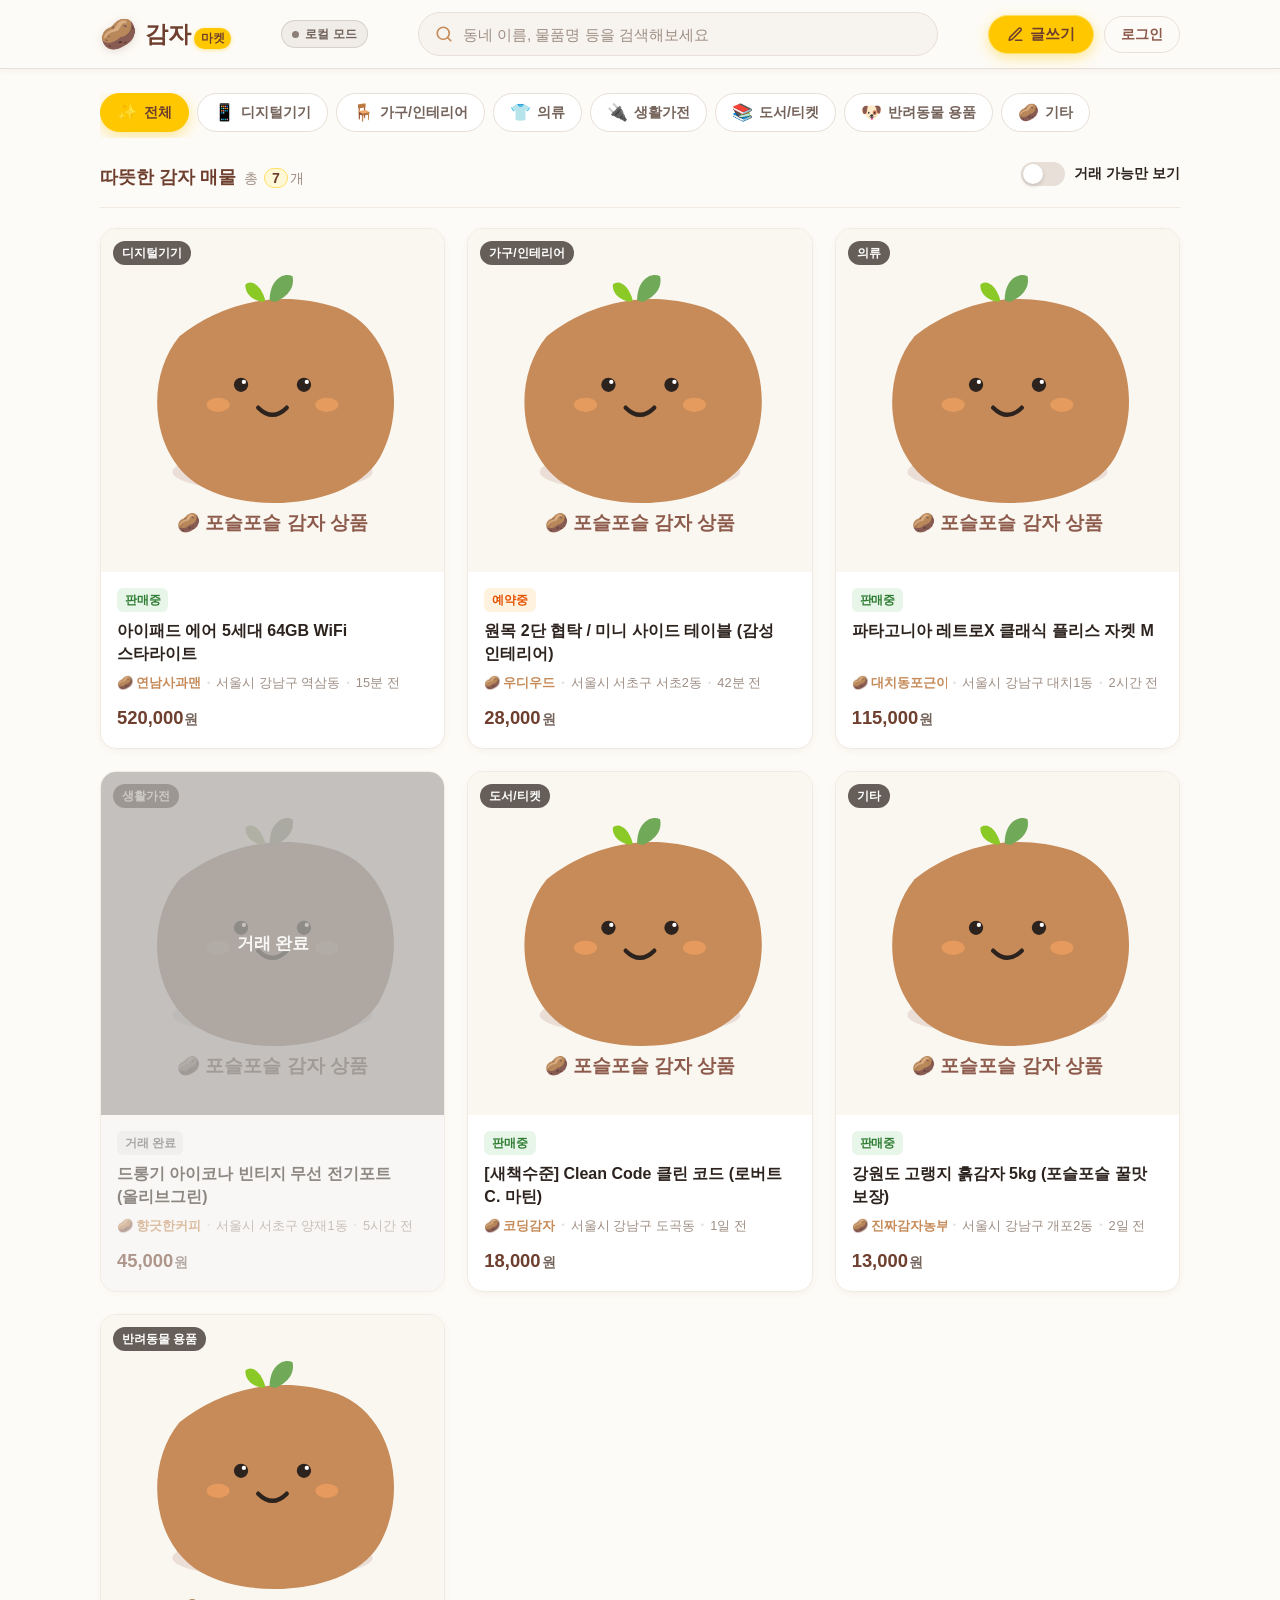
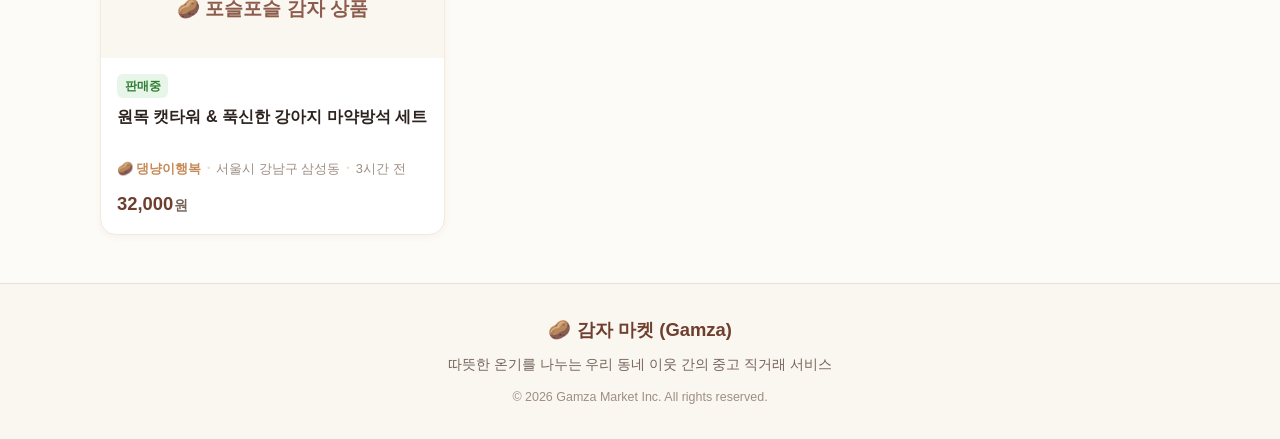
==== commit 9ac41808: "feat: 반려동물 용품 카테고리 추가" ====
--- a/index.html
+++ b/index.html
@@ -117,6 +117,10 @@
           <span class="chip-icon">📚</span>
           <span class="chip-text">도서/티켓</span>
         </button>
+        <button type="button" class="category-chip" data-category="반려동물 용품">
+          <span class="chip-icon">🐶</span>
+          <span class="chip-text">반려동물 용품</span>
+        </button>
         <button type="button" class="category-chip" data-category="기타">
           <span class="chip-icon">🥔</span>
           <span class="chip-text">기타</span>
@@ -128,7 +132,7 @@
     <section class="filter-controls-bar">
       <div class="filter-left-info">
         <span class="result-label">따뜻한 감자 매물</span>
-        <span class="result-count" id="product-count">총 <strong>6</strong>개</span>
+        <span class="result-count" id="product-count">총 <strong>7</strong>개</span>
       </div>
       
       <div class="filter-right-tools">
@@ -466,6 +470,7 @@
               <option value="의류">👕 의류</option>
               <option value="생활가전">🔌 생활가전</option>
               <option value="도서/티켓">📚 도서/티켓</option>
+              <option value="반려동물 용품">🐶 반려동물 용품</option>
               <option value="기타">🥔 기타</option>
             </select>
             <div class="field-error-msg" id="write-category-error"></div>
